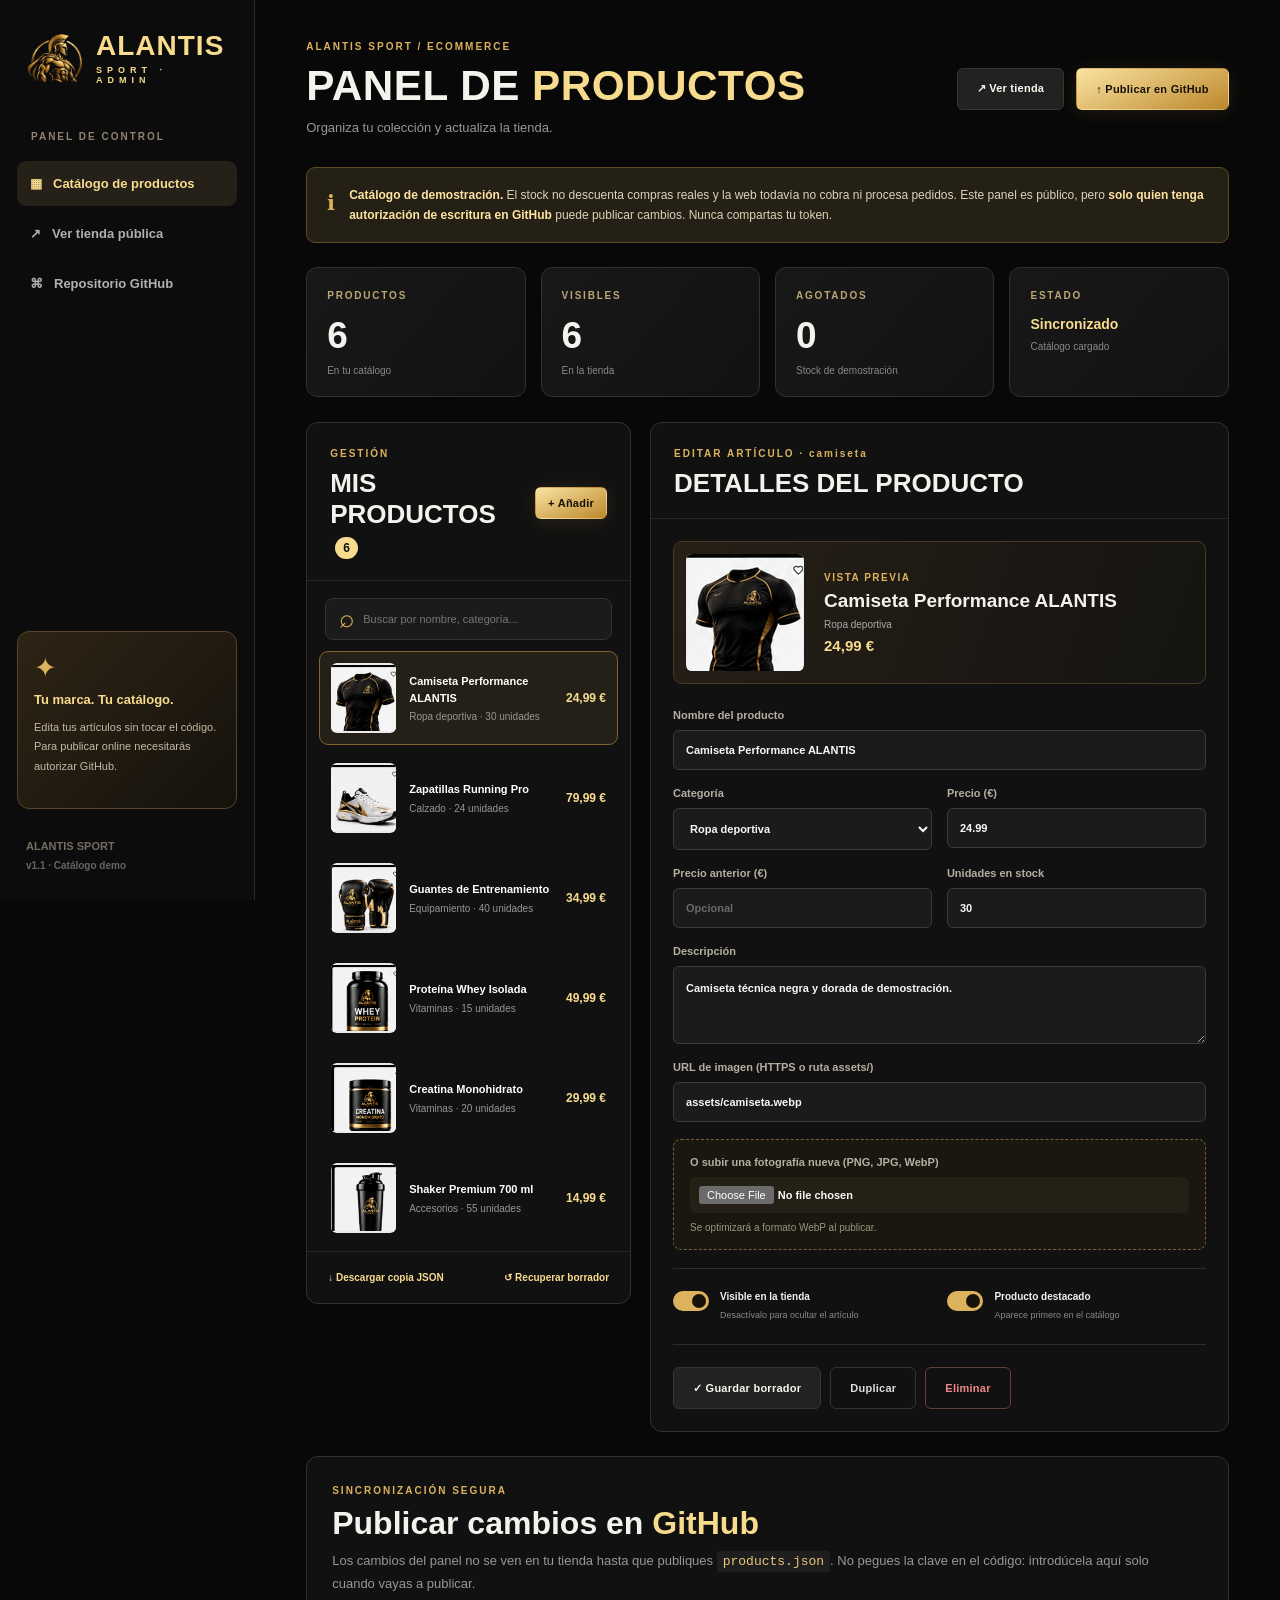
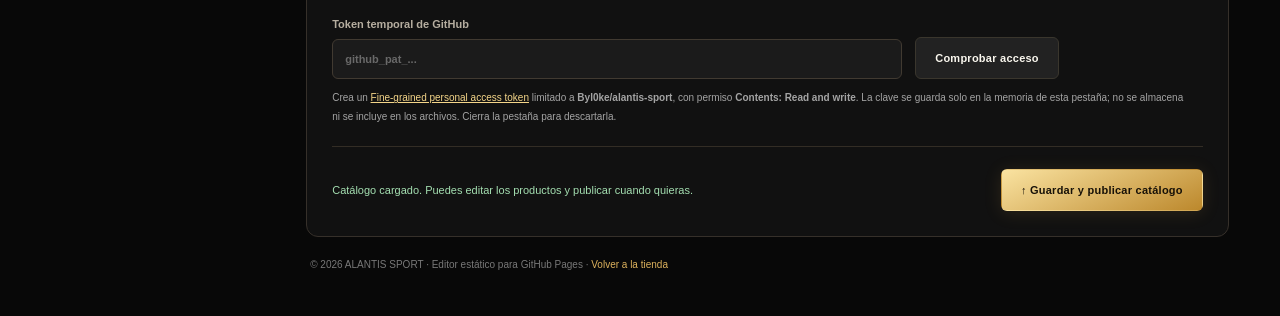
==== admin.html @ 96ad4ca1 "feat: panel de administración y catálogo sincronizable con GitHub" ====
<!doctype html>
<html lang="es">
<head>
  <meta charset="utf-8" />
  <meta name="viewport" content="width=device-width, initial-scale=1" />
  <meta name="theme-color" content="#080808" />
  <meta name="robots" content="noindex, nofollow" />
  <meta http-equiv="Content-Security-Policy" content="default-src 'self'; script-src 'self'; style-src 'self' https://fonts.googleapis.com; font-src 'self' https://fonts.gstatic.com; img-src 'self' https: blob: data:; connect-src 'self' https://api.github.com; object-src 'none'; base-uri 'self'; form-action 'self'" />
  <title>Panel de catálogo | ALANTIS SPORT</title>
  <link rel="icon" href="assets/favicon.png" type="image/png" />
  <link rel="preconnect" href="https://fonts.googleapis.com" />
  <link href="https://fonts.googleapis.com/css2?family=Barlow+Condensed:wght@600;700;800;900&family=Montserrat:wght@400;500;600;700;800&display=swap" rel="stylesheet" />
  <link rel="stylesheet" href="admin.css" />
  <script src="admin.js" defer></script>
</head>
<body>
  <div class="shell">
    <aside class="side" aria-label="Navegación del panel">
      <a class="brand" href="./" aria-label="Volver a ALANTIS SPORT"><img src="assets/emblema.png" alt="" /><span><strong>ALANTIS</strong><small>SPORT · ADMIN</small></span></a>
      <div class="side-label">PANEL DE CONTROL</div>
      <a class="side-link active" href="#productos">▦ <span>Catálogo de productos</span></a>
      <a class="side-link" href="./" target="_blank" rel="noopener noreferrer">↗ <span>Ver tienda pública</span></a>
      <a class="side-link" href="https://github.com/Byl0ke/alantis-sport" target="_blank" rel="noopener noreferrer">⌘ <span>Repositorio GitHub</span></a>
      <div class="side-help"><span class="help-spark">✦</span><strong>Tu marca. Tu catálogo.</strong><p>Edita tus artículos sin tocar el código. Para publicar online necesitarás autorizar GitHub.</p></div>
      <div class="side-bottom">ALANTIS SPORT <span>v1.1 · Catálogo demo</span></div>
    </aside>

    <main class="workspace" id="productos">
      <header class="topbar"><div><span class="eyebrow">ALANTIS SPORT / ECOMMERCE</span><h1>Panel de <em>productos</em></h1><p>Organiza tu colección y actualiza la tienda.</p></div><div class="top-actions"><a class="btn btn-light" href="./" target="_blank" rel="noopener noreferrer">↗ Ver tienda</a><button id="publish-top" class="btn btn-gold" type="button">↑ Publicar en GitHub</button></div></header>

      <div class="notice" role="note"><span>ℹ</span><div><strong>Catálogo de demostración.</strong> El stock no descuenta compras reales y la web todavía no cobra ni procesa pedidos. Este panel es público, pero <strong>solo quien tenga autorización de escritura en GitHub</strong> puede publicar cambios. Nunca compartas tu token.</div></div>

      <section class="summary-grid" aria-label="Resumen del catálogo">
        <div class="stat"><span>PRODUCTOS</span><strong id="stat-total">—</strong><small>En tu catálogo</small></div>
        <div class="stat"><span>VISIBLES</span><strong id="stat-visible">—</strong><small>En la tienda</small></div>
        <div class="stat"><span>AGOTADOS</span><strong id="stat-empty">—</strong><small>Stock de demostración</small></div>
        <div class="stat"><span>ESTADO</span><strong id="stat-state" class="stat-state">Cargando…</strong><small id="stat-state-info">Leyendo catálogo</small></div>
      </section>

      <div class="content-grid">
        <section class="catalog-panel" aria-labelledby="list-heading"><div class="panel-heading"><div><span class="eyebrow">GESTIÓN</span><h2 id="list-heading">Mis productos <span class="count" id="products-count">0</span></h2></div><button class="btn btn-gold btn-small" id="add-product" type="button">+ Añadir</button></div>
          <label class="search-wrap"><span class="sr-only">Buscar producto</span><span aria-hidden="true">⌕</span><input id="admin-search" type="search" autocomplete="off" placeholder="Buscar por nombre, categoría..." /></label>
          <div id="product-list" class="product-list" aria-label="Seleccionar producto"></div>
          <div class="catalog-footer"><button id="download-json" class="text-button" type="button">↓ Descargar copia JSON</button><button id="restore-draft" class="text-button" type="button">↺ Recuperar borrador</button></div>
        </section>

        <section class="editor-panel" aria-labelledby="editor-heading"><div class="editor-head"><div><span class="eyebrow" id="editor-kicker">EDITAR ARTÍCULO</span><h2 id="editor-heading">Detalles del producto</h2></div><span id="dirty-pill" class="dirty-pill" hidden>● Sin publicar</span></div>
          <form id="product-form" autocomplete="off">
            <div class="preview-card"><div class="preview-image"><img id="preview-image" src="assets/camiseta.webp" alt="Vista previa del producto" /></div><div class="preview-meta"><span class="preview-overline">VISTA PREVIA</span><strong id="preview-title">Selecciona un producto</strong><span id="preview-category">—</span><b id="preview-price">0,00 €</b></div></div>
            <div class="form-grid">
              <label class="field span-2">Nombre del producto <input id="field-name" maxlength="90" required placeholder="Ej.: Camiseta ALANTIS PRO" /></label>
              <label class="field">Categoría <select id="field-category"><option>Ropa deportiva</option><option>Calzado</option><option>Equipamiento</option><option>Vitaminas</option><option>Accesorios</option></select></label>
              <label class="field">Precio (€) <input id="field-price" type="number" min="0" max="999999" step="0.01" required placeholder="24.99" /></label>
              <label class="field">Precio anterior (€) <input id="field-oldprice" type="number" min="0" max="999999" step="0.01" placeholder="Opcional" /></label>
              <label class="field">Unidades en stock <input id="field-stock" type="number" min="0" max="999999" step="1" required /></label>
              <label class="field span-2">Descripción <textarea id="field-description" maxlength="400" rows="3" placeholder="Materiales, tallas, características... (máx. 400 caracteres)"></textarea></label>
              <label class="field span-2">URL de imagen (HTTPS o ruta assets/) <input id="field-image" placeholder="assets/mi-producto.webp" /></label>
              <label class="field image-upload span-2">O subir una fotografía nueva (PNG, JPG, WebP) <input id="field-photo" type="file" accept="image/png,image/jpeg,image/webp" /><span id="file-hint">Se optimizará a formato WebP al publicar.</span></label>
            </div>
            <div class="switch-row"><label class="switch-label"><input id="field-active" type="checkbox" checked /><span class="switch-track"></span><span><strong>Visible en la tienda</strong><small>Desactívalo para ocultar el artículo</small></span></label><label class="switch-label"><input id="field-featured" type="checkbox" checked /><span class="switch-track"></span><span><strong>Producto destacado</strong><small>Aparece primero en el catálogo</small></span></label></div>
            <div class="form-actions"><button id="save-draft" class="btn btn-light" type="submit">✓ Guardar borrador</button><button id="duplicate-product" class="btn btn-dark" type="button">Duplicar</button><button id="delete-product" class="btn btn-delete" type="button">Eliminar</button></div>
          </form>
        </section>
      </div>

      <section class="publish-panel" aria-labelledby="publish-heading"><div class="publish-head"><span class="eyebrow">SINCRONIZACIÓN SEGURA</span><h2 id="publish-heading">Publicar cambios en <em>GitHub</em></h2><p>Los cambios del panel no se ven en tu tienda hasta que publiques <code>products.json</code>. No pegues la clave en el código: introdúcela aquí solo cuando vayas a publicar.</p></div><div class="connect-grid"><label class="field">Token temporal de GitHub <input id="github-token" type="password" spellcheck="false" autocomplete="new-password" placeholder="github_pat_..." aria-describedby="token-explain" /></label><button id="check-github" class="btn btn-light" type="button">Comprobar acceso</button></div><p id="token-explain" class="hint">Crea un <a href="https://github.com/settings/personal-access-tokens/new" target="_blank" rel="noopener noreferrer">Fine-grained personal access token</a> limitado a <b>Byl0ke/alantis-sport</b>, con permiso <b>Contents: Read and write</b>. La clave se guarda solo en la memoria de esta pestaña; no se almacena ni se incluye en los archivos. Cierra la pestaña para descartarla.</p><div class="publish-foot"><div class="status" id="status" role="status" aria-live="polite">Listo para editar el catálogo.</div><button class="btn btn-gold" id="publish-bottom" type="button">↑ Guardar y publicar catálogo</button></div></section>
      <footer class="bottom-copy">© <span id="year"></span> ALANTIS SPORT · Editor estático para GitHub Pages · <a href="./">Volver a la tienda</a></footer>
    </main>
  </div>
</body>
</html>
---- admin.css ----
:root{color-scheme:dark;--bg:#080808;--panel:#111111;--panel2:#171717;--stroke:#2d2a23;--gold:#ddb25d;--gold2:#f8dc8e;--muted:#979797;--white:#f4f2ed;--red:#ec8888;font-family:Montserrat,Arial,sans-serif}*{box-sizing:border-box}body{margin:0;background:var(--bg);color:var(--white);font-size:13px}button,input,select,textarea{font:inherit}button{cursor:pointer}button:disabled{opacity:.48;cursor:wait}a{color:inherit;text-decoration:none}a:hover{color:var(--gold2)}.shell{display:grid;grid-template-columns:255px minmax(0,1fr);min-height:100vh}.side{position:sticky;top:0;height:100vh;display:flex;flex-direction:column;gap:5px;padding:29px 17px;background:#0c0c0c;border-right:1px solid var(--stroke)}.brand{display:flex;align-items:center;gap:12px;padding:0 9px 39px;color:var(--gold2)}.brand img{width:58px;height:58px;object-fit:cover;object-position:top;border-radius:7px}.brand strong{display:block;font:900 28px/1 Barlow Condensed,sans-serif;letter-spacing:1px}.brand small{display:block;letter-spacing:5px;font-weight:700;font-size:9px;margin-top:5px}.side-label,.eyebrow{font-size:10px;font-weight:800;color:var(--gold);letter-spacing:2px}.side-label{padding:0 14px 14px;color:#8f846d}.side-link{display:flex;align-items:center;gap:11px;padding:15px 13px;border-radius:9px;color:#b0b0b0;font-weight:700}.side-link.active,.side-link:hover{background:#252018;color:var(--gold2)}.side-help{margin-top:auto;padding:20px 16px;background:linear-gradient(135deg,#2e2415,#15120c);border:1px solid #594525;border-radius:12px}.help-spark{font-size:27px;color:var(--gold)}.side-help strong{display:block;margin:8px 0;color:var(--gold2)}.side-help p{font-size:11px;line-height:1.8;color:#c5b9a4}.side-bottom{padding:26px 9px 0;color:#746d61;font-size:11px;font-weight:800}.side-bottom span{display:block;margin-top:8px;font-size:10px;color:#656565}.workspace{padding:38px clamp(18px,4vw,65px) 25px;min-width:0}.topbar{display:flex;justify-content:space-between;align-items:center;gap:18px;margin-bottom:27px}.topbar h1{font:900 clamp(33px,3.3vw,50px)/1.1 Barlow Condensed,sans-serif;text-transform:uppercase;letter-spacing:.5px;margin:10px 0 8px}.topbar h1 em,.publish-panel h2 em{font-style:normal;color:var(--gold2)}.topbar p,.publish-head p{margin:0;color:var(--muted);line-height:1.7}.top-actions{display:flex;gap:12px;flex-wrap:wrap}.btn{border:1px solid transparent;display:inline-flex;align-items:center;justify-content:center;gap:8px;white-space:nowrap;border-radius:6px;padding:13px 19px;font-weight:800;font-size:11px;letter-spacing:.25px;min-height:42px;transition:.2s}.btn-gold{background:linear-gradient(155deg,#fae3a1,#bc882c);color:#171108;box-shadow:0 2px 18px #dca64c22}.btn-gold:hover{filter:brightness(1.1)}.btn-light{background:#222;border-color:#3a362d;color:#faf7ee}.btn-light:hover,.btn-dark:hover{border-color:var(--gold)}.btn-dark{background:#111;border-color:#333;color:#ddd}.btn-delete{background:transparent;color:var(--red);border-color:#633c3c}.btn-small{padding:8px 12px;min-height:32px}.notice{display:flex;gap:14px;padding:17px 20px;background:#242015;border:1px solid #5f4a24;color:#dcd2b8;border-radius:9px;font-size:12px;line-height:1.7;margin-bottom:24px}.notice>span{font-size:21px;color:var(--gold)}.notice strong{color:#ffe3a1}.summary-grid{display:grid;grid-template-columns:repeat(4,minmax(0,1fr));gap:15px;margin-bottom:25px}.stat{background:linear-gradient(130deg,#181818,#121212);border:1px solid #34302a;border-radius:11px;padding:19px 20px;min-width:0}.stat>span{font-size:10px;letter-spacing:1.8px;color:#bba776;font-weight:800}.stat strong{display:block;font:900 37px/1.4 Barlow Condensed,sans-serif;margin-top:8px}.stat small{font-size:10px;color:#898989}.stat strong.stat-state{font:800 14px/2 Montserrat,sans-serif;color:var(--gold2);white-space:nowrap;overflow:hidden;text-overflow:ellipsis}.content-grid{display:grid;grid-template-columns:minmax(290px,0.87fr) minmax(420px,1.55fr);gap:19px;align-items:start}.catalog-panel,.editor-panel,.publish-panel{background:#111;border:1px solid #36302a;border-radius:12px;overflow:hidden}.panel-heading,.editor-head{display:flex;align-items:center;justify-content:space-between;gap:12px;padding:22px 23px 18px;border-bottom:1px solid #282620}.panel-heading h2,.editor-head h2{font:900 26px/1.2 Barlow Condensed,sans-serif;text-transform:uppercase;margin:8px 0 0}.count{font:700 12px Montserrat,sans-serif;color:#111;background:var(--gold2);padding:4px 8px;border-radius:20px;vertical-align:middle;margin-left:5px}.search-wrap{display:flex;gap:8px;align-items:center;margin:17px 18px 11px;background:#1b1b1b;border:1px solid #36322c;border-radius:8px;padding:0 13px}.search-wrap>span{font-size:26px;color:var(--gold)}.search-wrap input{width:100%;background:none;color:#fff;border:0;outline:0;padding:14px 0;font-size:11px}.search-wrap:focus-within{border-color:var(--gold)}.product-list{padding:0 12px;max-height:740px;overflow:auto;min-height:240px}.product-row{width:100%;display:flex;align-items:center;gap:13px;text-align:left;background:none;border:1px solid transparent;border-radius:9px;padding:11px;margin-bottom:6px;color:#fff}.product-row.active{background:#252017;border-color:#82632e}.product-row:hover{background:#1e1c18}.product-row img{width:65px;height:70px;object-fit:contain;background:#eaeaea;border-radius:6px}.product-row>span{min-width:0;flex:1}.product-row strong{display:block;font-size:11px;line-height:1.5;overflow-wrap:anywhere}.product-row small{color:#969696;display:block;margin-top:5px;font-size:10px}.product-row b{color:var(--gold2);font-size:12px;white-space:nowrap}.status-tag{font-size:9px;color:#f0b4b4}.catalog-footer{display:flex;justify-content:space-between;gap:10px;flex-wrap:wrap;border-top:1px solid #282620;padding:18px 21px}.text-button{background:transparent;border:0;padding:2px 0;color:var(--gold2);font-size:10px;font-weight:700}.text-button:hover{text-decoration:underline}.editor-head{padding-bottom:19px}.dirty-pill{background:#3e3019;color:#ffdb88;font-size:10px;font-weight:700;border-radius:20px;padding:8px 12px}#product-form{padding:22px}.preview-card{display:flex;align-items:center;gap:20px;border:1px solid #473922;border-radius:9px;background:linear-gradient(110deg,#261f16,#151412);padding:12px;margin-bottom:25px}.preview-image{flex:0 0 118px;height:117px;background:#eaeaea;border-radius:6px;overflow:hidden}.preview-image img{width:100%;height:100%;object-fit:contain}.preview-meta{display:flex;flex-direction:column;gap:7px;min-width:0}.preview-overline{font-size:10px;color:var(--gold);letter-spacing:1.5px;font-weight:800}.preview-meta strong{font:800 19px Barlow Condensed,sans-serif}.preview-meta span:not(.preview-overline){font-size:10px;color:#aaa}.preview-meta b{font-size:15px;color:var(--gold2)}.form-grid{display:grid;grid-template-columns:repeat(2,minmax(0,1fr));gap:17px 15px}.field{color:#b6aea0;font-size:11px;font-weight:700;display:flex;flex-direction:column;gap:9px;min-width:0}.span-2{grid-column:span 2}.field input,.field select,.field textarea{width:100%;background:#1b1b1b;color:#f8f8f8;border:1px solid #413a31;border-radius:6px;padding:13px 12px;min-width:0;outline:0}.field input:focus,.field select:focus,.field textarea:focus{border-color:var(--gold);box-shadow:0 0 0 2px #dfb05b22}.field textarea{resize:vertical;line-height:1.5}.field input::placeholder,.field textarea::placeholder{color:#696969}.image-upload{padding:16px;border:1px dashed #75603b;border-radius:8px;background:#19170f}.image-upload input{border:0;padding:9px;background:#242015}.image-upload span{font-weight:400;color:#9d957d;font-size:10px}.switch-row{display:grid;grid-template-columns:1fr 1fr;gap:16px;padding:22px 0;margin-top:18px;border-top:1px solid #302b24;border-bottom:1px solid #302b24}.switch-label{display:flex;align-items:flex-start;gap:11px;cursor:pointer}.switch-label input{position:absolute;opacity:0}.switch-track{width:36px;height:20px;flex:0 0 36px;background:#3b3b3b;border-radius:20px;position:relative;transition:.2s}.switch-track:before{content:"";position:absolute;left:3px;top:3px;width:14px;height:14px;border-radius:50%;background:#eee;transition:.2s}.switch-label input:checked+.switch-track{background:var(--gold)}.switch-label input:checked+.switch-track:before{transform:translateX(16px);background:#17120b}.switch-label input:focus-visible+.switch-track{outline:2px solid #fff}.switch-label strong{display:block;font-size:10px}.switch-label small{display:block;color:#888;font-size:9px;line-height:1.6;margin-top:6px}.form-actions{display:flex;gap:9px;flex-wrap:wrap;margin-top:22px}.publish-panel{padding:25px;margin-top:24px}.publish-panel h2{font:900 32px Barlow Condensed,sans-serif;margin:8px 0}.publish-panel p{max-width:860px}.connect-grid{display:flex;align-items:end;gap:13px;margin:23px 0 9px}.connect-grid .field{max-width:570px;flex:1}.publish-panel .hint{font-size:10px;line-height:1.9;color:#a4a4a4;margin:8px 0}.publish-panel .hint a{color:#f5d689;text-decoration:underline}.publish-foot{border-top:1px solid #332d25;margin-top:20px;padding-top:22px;display:flex;justify-content:space-between;align-items:center;gap:14px}.status{color:#c8c8c8;font-size:11px;line-height:1.7}.status.error{color:#f5a5a5}.status.success{color:#a4dfb1}.bottom-copy{padding:22px 4px;color:#787878;font-size:10px}.bottom-copy a{color:var(--gold)}.sr-only{position:absolute;width:1px;height:1px;margin:-1px;clip:rect(0,0,0,0);overflow:hidden;white-space:nowrap}.empty-list{text-align:center;color:#aaa;padding:70px 14px;line-height:1.7}.empty-list strong{display:block;color:var(--gold2);margin-bottom:10px}code{background:#1e1e1e;color:#e8c776;padding:3px 6px;border-radius:3px}@media(max-width:1150px){.shell{grid-template-columns:180px minmax(0,1fr)}.brand strong{font-size:21px}.brand img{width:42px;height:42px}.workspace{padding:28px 19px}.content-grid{grid-template-columns:310px minmax(0,1fr)}.topbar{align-items:start}}@media(max-width:900px){.shell{display:block}.side{position:static;height:auto;display:flex;flex-direction:row;align-items:center;flex-wrap:wrap;padding:12px 20px}.brand{padding:0 10px 0 0}.side-label,.side-help,.side-bottom{display:none}.side-link{padding:10px}.workspace{padding:25px 16px}.content-grid{grid-template-columns:1fr}.product-list{max-height:380px;min-height:100px}.summary-grid{grid-template-columns:repeat(2,minmax(0,1fr))}}@media(max-width:600px){.topbar{display:block}.top-actions{margin-top:16px}.summary-grid{gap:9px}.stat{padding:14px}.stat strong{font-size:30px}.topbar h1{font-size:38px}.form-grid{grid-template-columns:1fr}.span-2{grid-column:span 1}.switch-row{grid-template-columns:1fr}.preview-image{flex-basis:92px;height:92px}.connect-grid,.publish-foot{display:block}.connect-grid .btn,.publish-foot .btn{margin-top:12px}.publish-foot .btn{width:100%}.side-link{font-size:11px}.side-link span{display:none}.brand{margin-right:auto}}
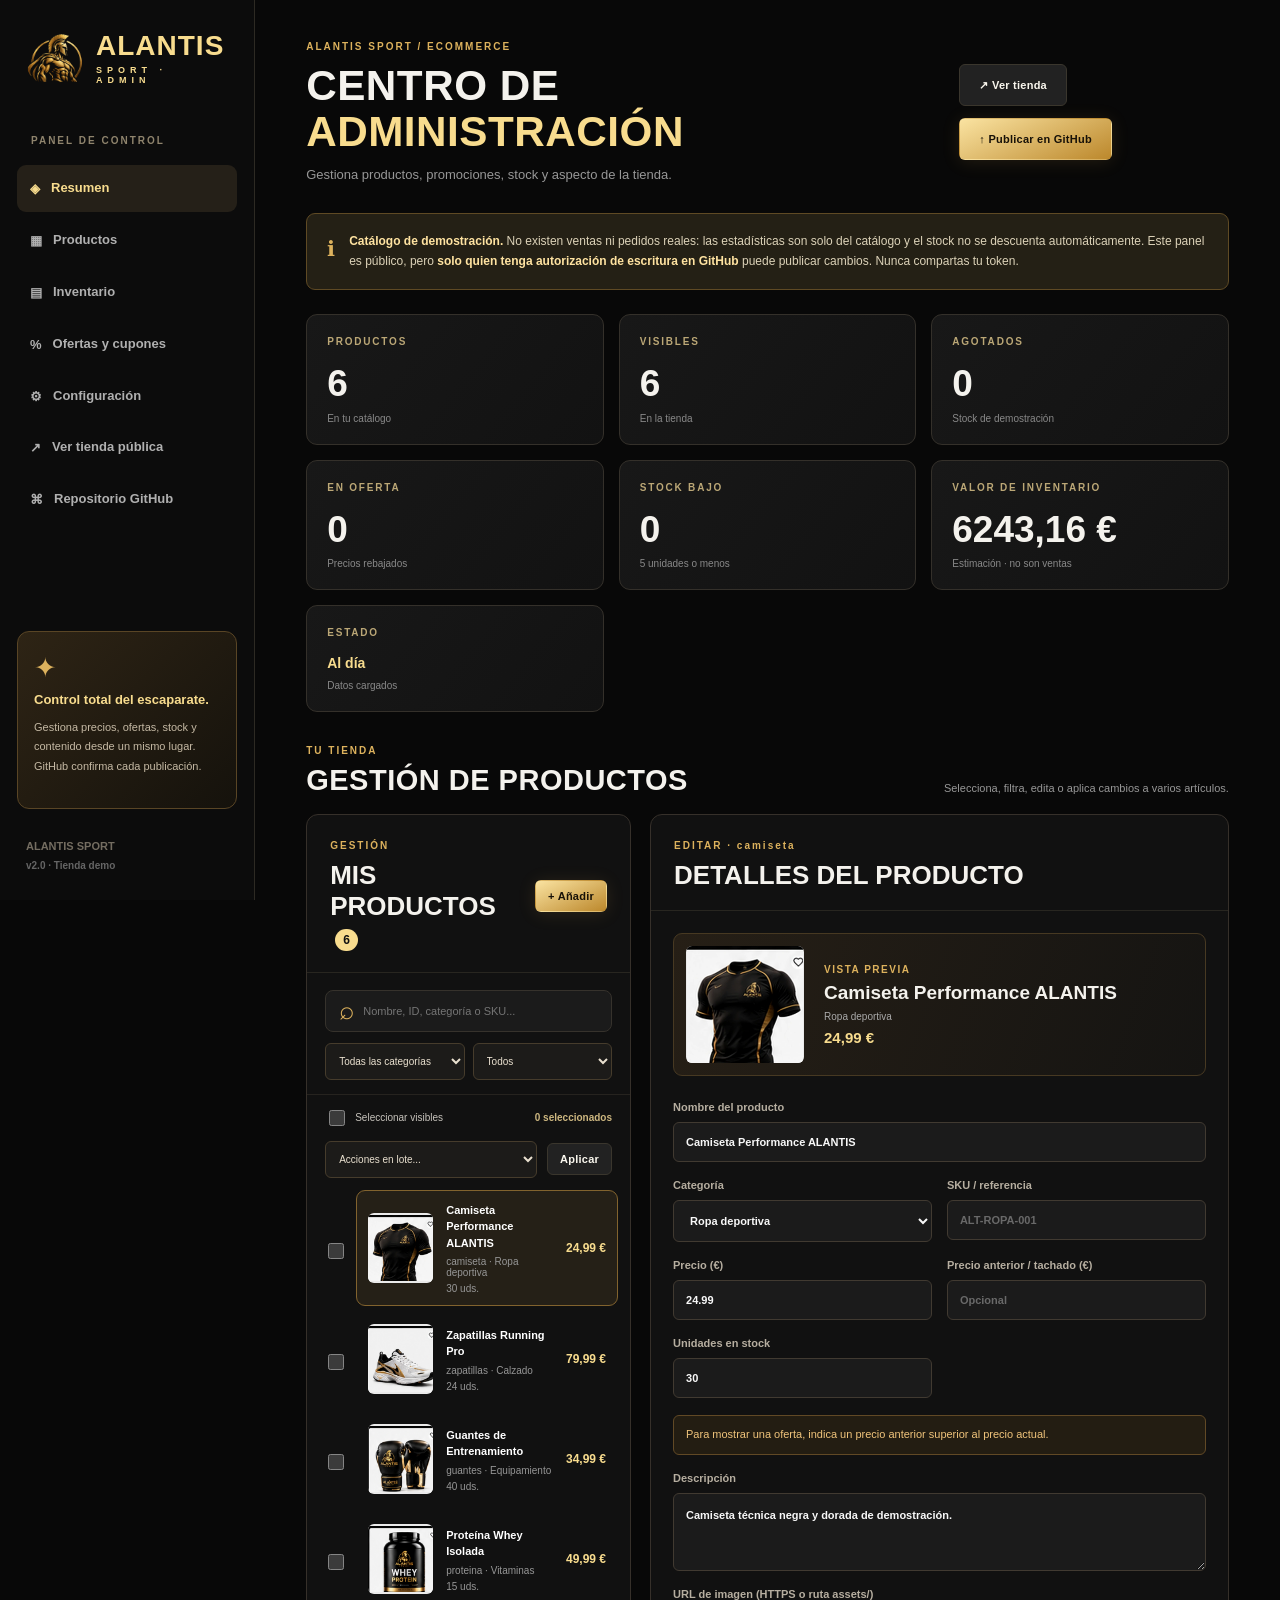
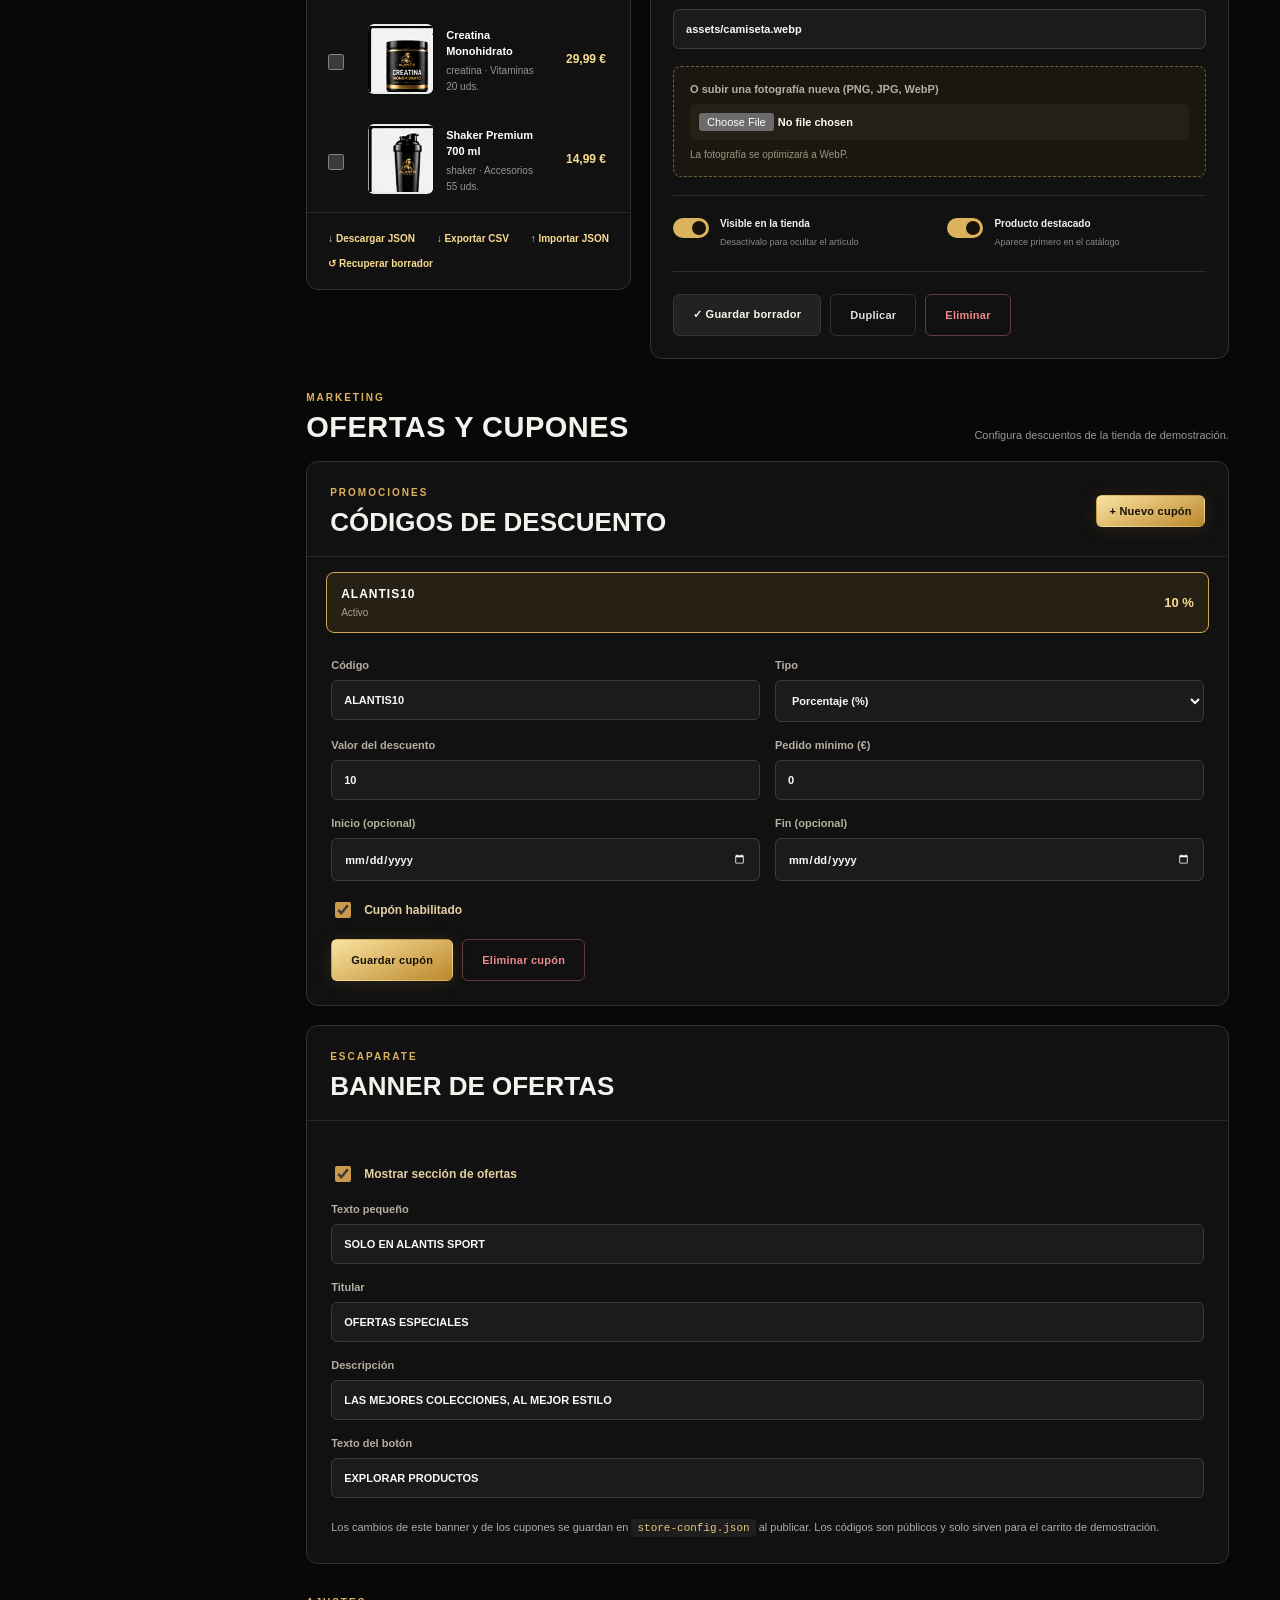
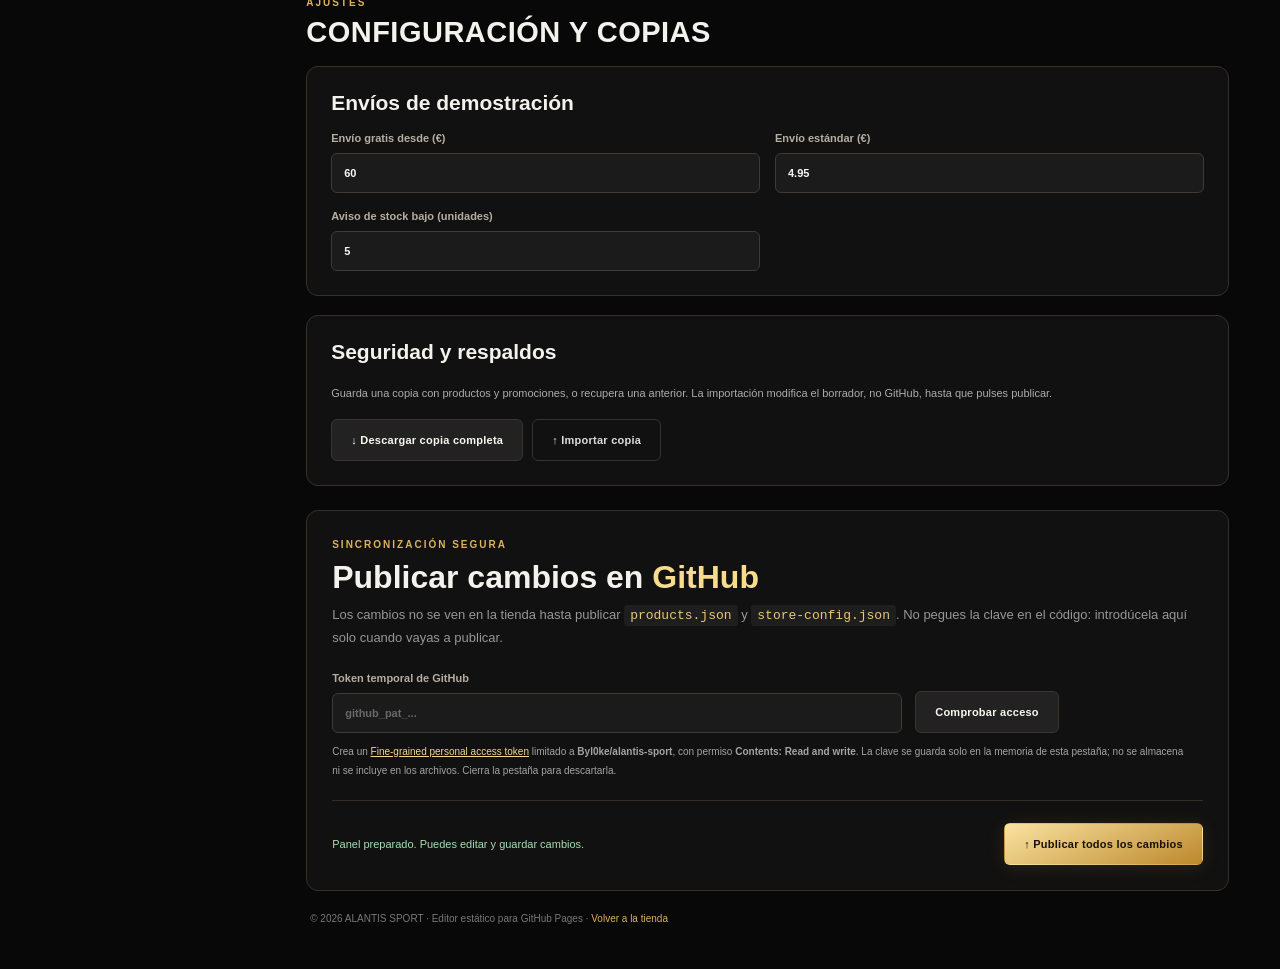
==== commit bd57e72c: "feat(admin): promociones, inventario, acciones masivas, copias y ajustes" ====
--- a/admin.html
+++ b/admin.html
@@ -6,7 +6,7 @@
   <meta name="theme-color" content="#080808" />
   <meta name="robots" content="noindex, nofollow" />
   <meta http-equiv="Content-Security-Policy" content="default-src 'self'; script-src 'self'; style-src 'self' https://fonts.googleapis.com; font-src 'self' https://fonts.gstatic.com; img-src 'self' https: blob: data:; connect-src 'self' https://api.github.com; object-src 'none'; base-uri 'self'; form-action 'self'" />
-  <title>Panel de catálogo | ALANTIS SPORT</title>
+  <title>ALANTIS SPORT | Centro de administración</title>
   <link rel="icon" href="assets/favicon.png" type="image/png" />
   <link rel="preconnect" href="https://fonts.googleapis.com" />
   <link href="https://fonts.googleapis.com/css2?family=Barlow+Condensed:wght@600;700;800;900&family=Montserrat:wght@400;500;600;700;800&display=swap" rel="stylesheet" />
@@ -18,30 +18,41 @@
     <aside class="side" aria-label="Navegación del panel">
       <a class="brand" href="./" aria-label="Volver a ALANTIS SPORT"><img src="assets/emblema.png" alt="" /><span><strong>ALANTIS</strong><small>SPORT · ADMIN</small></span></a>
       <div class="side-label">PANEL DE CONTROL</div>
-      <a class="side-link active" href="#productos">▦ <span>Catálogo de productos</span></a>
+      <a class="side-link active" href="#resumen">◈ <span>Resumen</span></a>
+      <a class="side-link" href="#productos">▦ <span>Productos</span></a>
+      <a class="side-link" href="#inventario">▤ <span>Inventario</span></a>
+      <a class="side-link" href="#descuentos">% <span>Ofertas y cupones</span></a>
+      <a class="side-link" href="#configuracion">⚙ <span>Configuración</span></a>
       <a class="side-link" href="./" target="_blank" rel="noopener noreferrer">↗ <span>Ver tienda pública</span></a>
       <a class="side-link" href="https://github.com/Byl0ke/alantis-sport" target="_blank" rel="noopener noreferrer">⌘ <span>Repositorio GitHub</span></a>
-      <div class="side-help"><span class="help-spark">✦</span><strong>Tu marca. Tu catálogo.</strong><p>Edita tus artículos sin tocar el código. Para publicar online necesitarás autorizar GitHub.</p></div>
-      <div class="side-bottom">ALANTIS SPORT <span>v1.1 · Catálogo demo</span></div>
+      <div class="side-help"><span class="help-spark">✦</span><strong>Control total del escaparate.</strong><p>Gestiona precios, ofertas, stock y contenido desde un mismo lugar. GitHub confirma cada publicación.</p></div>
+      <div class="side-bottom">ALANTIS SPORT <span>v2.0 · Tienda demo</span></div>
     </aside>
 
-    <main class="workspace" id="productos">
-      <header class="topbar"><div><span class="eyebrow">ALANTIS SPORT / ECOMMERCE</span><h1>Panel de <em>productos</em></h1><p>Organiza tu colección y actualiza la tienda.</p></div><div class="top-actions"><a class="btn btn-light" href="./" target="_blank" rel="noopener noreferrer">↗ Ver tienda</a><button id="publish-top" class="btn btn-gold" type="button">↑ Publicar en GitHub</button></div></header>
+    <main class="workspace" id="resumen">
+      <header class="topbar"><div><span class="eyebrow">ALANTIS SPORT / ECOMMERCE</span><h1>Centro de <em>administración</em></h1><p>Gestiona productos, promociones, stock y aspecto de la tienda.</p></div><div class="top-actions"><a class="btn btn-light" href="./" target="_blank" rel="noopener noreferrer">↗ Ver tienda</a><button id="publish-top" class="btn btn-gold" type="button">↑ Publicar en GitHub</button></div></header>
 
-      <div class="notice" role="note"><span>ℹ</span><div><strong>Catálogo de demostración.</strong> El stock no descuenta compras reales y la web todavía no cobra ni procesa pedidos. Este panel es público, pero <strong>solo quien tenga autorización de escritura en GitHub</strong> puede publicar cambios. Nunca compartas tu token.</div></div>
+      <div class="notice" role="note"><span>ℹ</span><div><strong>Catálogo de demostración.</strong> No existen ventas ni pedidos reales: las estadísticas son solo del catálogo y el stock no se descuenta automáticamente. Este panel es público, pero <strong>solo quien tenga autorización de escritura en GitHub</strong> puede publicar cambios. Nunca compartas tu token.</div></div>
 
       <section class="summary-grid" aria-label="Resumen del catálogo">
         <div class="stat"><span>PRODUCTOS</span><strong id="stat-total">—</strong><small>En tu catálogo</small></div>
         <div class="stat"><span>VISIBLES</span><strong id="stat-visible">—</strong><small>En la tienda</small></div>
         <div class="stat"><span>AGOTADOS</span><strong id="stat-empty">—</strong><small>Stock de demostración</small></div>
+        <div class="stat"><span>EN OFERTA</span><strong id="stat-offers">—</strong><small>Precios rebajados</small></div>
+        <div class="stat"><span>STOCK BAJO</span><strong id="stat-low">—</strong><small id="stock-threshold-label">5 unidades o menos</small></div>
+        <div class="stat"><span>VALOR DE INVENTARIO</span><strong id="stat-inventory">—</strong><small>Estimación · no son ventas</small></div>
         <div class="stat"><span>ESTADO</span><strong id="stat-state" class="stat-state">Cargando…</strong><small id="stat-state-info">Leyendo catálogo</small></div>
       </section>
 
+      <div class="section-heading" id="productos"><div><span class="eyebrow">TU TIENDA</span><h2>GESTIÓN DE PRODUCTOS</h2></div><p>Selecciona, filtra, edita o aplica cambios a varios artículos.</p></div>
       <div class="content-grid">
         <section class="catalog-panel" aria-labelledby="list-heading"><div class="panel-heading"><div><span class="eyebrow">GESTIÓN</span><h2 id="list-heading">Mis productos <span class="count" id="products-count">0</span></h2></div><button class="btn btn-gold btn-small" id="add-product" type="button">+ Añadir</button></div>
-          <label class="search-wrap"><span class="sr-only">Buscar producto</span><span aria-hidden="true">⌕</span><input id="admin-search" type="search" autocomplete="off" placeholder="Buscar por nombre, categoría..." /></label>
+          <label class="search-wrap"><span class="sr-only">Buscar producto</span><span aria-hidden="true">⌕</span><input id="admin-search" type="search" autocomplete="off" placeholder="Nombre, ID, categoría o SKU..." /></label>
+          <div class="filter-bar"><label><span class="sr-only">Filtrar categoría</span><select id="admin-category"><option value="Todos">Todas las categorías</option><option>Ropa deportiva</option><option>Calzado</option><option>Equipamiento</option><option>Vitaminas</option><option>Accesorios</option></select></label><label><span class="sr-only">Filtrar estado</span><select id="admin-status"><option value="todos">Todos</option><option value="visible">Visibles</option><option value="oculto">Ocultos</option><option value="low">Stock bajo</option><option value="agotado">Agotados</option><option value="oferta">En oferta</option></select></label></div>
+          <div class="bulkbar" id="inventario"><label class="select-all"><input id="select-all" type="checkbox" /> Seleccionar visibles</label><strong id="selected-count">0 seleccionados</strong></div>
+          <div class="bulk-actions"><select id="bulk-action" aria-label="Acción para productos seleccionados"><option value="">Acciones en lote...</option><option value="show">Mostrar seleccionados</option><option value="hide">Ocultar seleccionados</option><option value="feature">Destacar seleccionados</option><option value="unfeature">Quitar destacados</option><option value="discount">Aplicar descuento %</option><option value="clear-discount">Quitar ofertas</option><option value="delete">Eliminar seleccionados</option></select><button type="button" class="btn btn-light btn-small" id="apply-bulk">Aplicar</button></div>
           <div id="product-list" class="product-list" aria-label="Seleccionar producto"></div>
-          <div class="catalog-footer"><button id="download-json" class="text-button" type="button">↓ Descargar copia JSON</button><button id="restore-draft" class="text-button" type="button">↺ Recuperar borrador</button></div>
+          <div class="catalog-footer"><button id="download-json" class="text-button" type="button">↓ Descargar JSON</button><button id="download-csv" class="text-button" type="button">↓ Exportar CSV</button><label class="text-button file-import" for="import-json">↑ Importar JSON</label><input id="import-json" type="file" accept="application/json,.json" hidden /><button id="restore-draft" class="text-button" type="button">↺ Recuperar borrador</button></div>
         </section>
 
         <section class="editor-panel" aria-labelledby="editor-heading"><div class="editor-head"><div><span class="eyebrow" id="editor-kicker">EDITAR ARTÍCULO</span><h2 id="editor-heading">Detalles del producto</h2></div><span id="dirty-pill" class="dirty-pill" hidden>● Sin publicar</span></div>
@@ -50,10 +61,11 @@
             <div class="form-grid">
               <label class="field span-2">Nombre del producto <input id="field-name" maxlength="90" required placeholder="Ej.: Camiseta ALANTIS PRO" /></label>
               <label class="field">Categoría <select id="field-category"><option>Ropa deportiva</option><option>Calzado</option><option>Equipamiento</option><option>Vitaminas</option><option>Accesorios</option></select></label>
+              <label class="field">SKU / referencia <input id="field-sku" maxlength="40" placeholder="ALT-ROPA-001" /></label>
               <label class="field">Precio (€) <input id="field-price" type="number" min="0" max="999999" step="0.01" required placeholder="24.99" /></label>
-              <label class="field">Precio anterior (€) <input id="field-oldprice" type="number" min="0" max="999999" step="0.01" placeholder="Opcional" /></label>
+              <label class="field">Precio anterior / tachado (€) <input id="field-oldprice" type="number" min="0" max="999999" step="0.01" placeholder="Opcional" /></label>
               <label class="field">Unidades en stock <input id="field-stock" type="number" min="0" max="999999" step="1" required /></label>
-              <label class="field span-2">Descripción <textarea id="field-description" maxlength="400" rows="3" placeholder="Materiales, tallas, características... (máx. 400 caracteres)"></textarea></label>
+              <div class="sale-tip span-2" id="sale-tip">Para mostrar una oferta, indica un precio anterior superior al precio actual.</div><label class="field span-2">Descripción <textarea id="field-description" maxlength="400" rows="3" placeholder="Materiales, tallas, características... (máx. 400 caracteres)"></textarea></label>
               <label class="field span-2">URL de imagen (HTTPS o ruta assets/) <input id="field-image" placeholder="assets/mi-producto.webp" /></label>
               <label class="field image-upload span-2">O subir una fotografía nueva (PNG, JPG, WebP) <input id="field-photo" type="file" accept="image/png,image/jpeg,image/webp" /><span id="file-hint">Se optimizará a formato WebP al publicar.</span></label>
             </div>
@@ -63,7 +75,37 @@
         </section>
       </div>
 
-      <section class="publish-panel" aria-labelledby="publish-heading"><div class="publish-head"><span class="eyebrow">SINCRONIZACIÓN SEGURA</span><h2 id="publish-heading">Publicar cambios en <em>GitHub</em></h2><p>Los cambios del panel no se ven en tu tienda hasta que publiques <code>products.json</code>. No pegues la clave en el código: introdúcela aquí solo cuando vayas a publicar.</p></div><div class="connect-grid"><label class="field">Token temporal de GitHub <input id="github-token" type="password" spellcheck="false" autocomplete="new-password" placeholder="github_pat_..." aria-describedby="token-explain" /></label><button id="check-github" class="btn btn-light" type="button">Comprobar acceso</button></div><p id="token-explain" class="hint">Crea un <a href="https://github.com/settings/personal-access-tokens/new" target="_blank" rel="noopener noreferrer">Fine-grained personal access token</a> limitado a <b>Byl0ke/alantis-sport</b>, con permiso <b>Contents: Read and write</b>. La clave se guarda solo en la memoria de esta pestaña; no se almacena ni se incluye en los archivos. Cierra la pestaña para descartarla.</p><div class="publish-foot"><div class="status" id="status" role="status" aria-live="polite">Listo para editar el catálogo.</div><button class="btn btn-gold" id="publish-bottom" type="button">↑ Guardar y publicar catálogo</button></div></section>
+      <div class="section-heading" id="descuentos"><div><span class="eyebrow">MARKETING</span><h2>OFERTAS Y CUPONES</h2></div><p>Configura descuentos de la tienda de demostración.</p></div>
+      <section class="marketing-grid">
+        <div class="catalog-panel"><div class="panel-heading"><div><span class="eyebrow">PROMOCIONES</span><h2>Códigos de descuento</h2></div><button id="add-coupon" class="btn btn-gold btn-small" type="button">+ Nuevo cupón</button></div>
+          <div class="coupon-list" id="coupon-list"></div>
+          <form id="coupon-form" class="marketing-form" autocomplete="off"><input type="hidden" id="coupon-original" />
+            <div class="form-grid">
+              <label class="field">Código <input id="coupon-code" maxlength="24" placeholder="ALANTIS15" required pattern="[A-Za-z0-9_-]{3,24}" /></label>
+              <label class="field">Tipo <select id="coupon-type"><option value="percent">Porcentaje (%)</option><option value="fixed">Importe fijo (€)</option></select></label>
+              <label class="field">Valor del descuento <input id="coupon-value" type="number" min="0.01" max="99999" step="0.01" required /></label>
+              <label class="field">Pedido mínimo (€) <input id="coupon-min" type="number" min="0" max="999999" step="0.01" value="0" required /></label>
+              <label class="field">Inicio (opcional) <input id="coupon-start" type="date" /></label>
+              <label class="field">Fin (opcional) <input id="coupon-end" type="date" /></label>
+            </div>
+            <label class="checkline"><input id="coupon-active" type="checkbox" checked /> Cupón habilitado</label>
+            <div class="form-actions"><button class="btn btn-gold" type="submit">Guardar cupón</button><button id="delete-coupon" class="btn btn-delete" type="button">Eliminar cupón</button></div>
+          </form>
+        </div>
+        <div class="editor-panel"><div class="panel-heading"><div><span class="eyebrow">ESCAPARATE</span><h2>Banner de ofertas</h2></div></div>
+          <div class="marketing-form"><label class="checkline"><input id="banner-active" type="checkbox" checked /> Mostrar sección de ofertas</label>
+            <div class="form-grid"><label class="field span-2">Texto pequeño <input id="banner-eyebrow" maxlength="50" /></label>
+              <label class="field span-2">Titular <input id="banner-title" maxlength="65" /></label>
+              <label class="field span-2">Descripción <input id="banner-subtitle" maxlength="130" /></label>
+              <label class="field span-2">Texto del botón <input id="banner-button" maxlength="45" /></label></div>
+            <p class="hint-block">Los cambios de este banner y de los cupones se guardan en <code>store-config.json</code> al publicar. Los códigos son públicos y solo sirven para el carrito de demostración.</p>
+          </div></div>
+      </section>
+      <div class="section-heading" id="configuracion"><div><span class="eyebrow">AJUSTES</span><h2>CONFIGURACIÓN Y COPIAS</h2></div></div>
+      <section class="settings-grid"><div class="editor-panel marketing-form"><h3>Envíos de demostración</h3><div class="form-grid"><label class="field">Envío gratis desde (€) <input id="setting-free-shipping" type="number" min="0" max="999999" step="0.01" /></label><label class="field">Envío estándar (€) <input id="setting-shipping-fee" type="number" min="0" max="999999" step="0.01" /></label><label class="field">Aviso de stock bajo (unidades) <input id="setting-stock-warning" type="number" min="0" max="999999" step="1" /></label></div></div>
+      <div class="editor-panel marketing-form"><h3>Seguridad y respaldos</h3><p class="hint-block">Guarda una copia con productos y promociones, o recupera una anterior. La importación modifica el borrador, no GitHub, hasta que pulses publicar.</p><div class="form-actions"><button id="export-all" class="btn btn-light" type="button">↓ Descargar copia completa</button><label for="import-all" class="btn btn-dark file-import">↑ Importar copia</label><input id="import-all" type="file" accept="application/json,.json" hidden /></div></div></section>
+      <section class="publish-panel" aria-labelledby="publish-heading"><div class="publish-head"><span class="eyebrow">SINCRONIZACIÓN SEGURA</span><h2 id="publish-heading">Publicar cambios en <em>GitHub</em></h2><p>Los cambios no se ven en la tienda hasta publicar <code>products.json</code> y <code>store-config.json</code>. No pegues la clave en el código: introdúcela aquí solo cuando vayas a publicar.</p></div><div class="connect-grid"><label class="field">Token temporal de GitHub <input id="github-token" type="password" spellcheck="false" autocomplete="new-password" placeholder="github_pat_..." aria-describedby="token-explain" /></label><button id="check-github" class="btn btn-light" type="button">Comprobar acceso</button></div><p id="token-explain" class="hint">Crea un <a href="https://github.com/settings/personal-access-tokens/new" target="_blank" rel="noopener noreferrer">Fine-grained personal access token</a> limitado a <b>Byl0ke/alantis-sport</b>, con permiso <b>Contents: Read and write</b>. La clave se guarda solo en la memoria de esta pestaña; no se almacena ni se incluye en los archivos. Cierra la pestaña para descartarla.</p><div class="publish-foot"><div class="status" id="status" role="status" aria-live="polite">Listo para editar el catálogo.</div><button class="btn btn-gold" id="publish-bottom" type="button">↑ Publicar todos los cambios</button></div></section>
+
       <footer class="bottom-copy">© <span id="year"></span> ALANTIS SPORT · Editor estático para GitHub Pages · <a href="./">Volver a la tienda</a></footer>
     </main>
   </div>
--- a/admin.css
+++ b/admin.css
@@ -1 +1,6 @@
-:root{color-scheme:dark;--bg:#080808;--panel:#111111;--panel2:#171717;--stroke:#2d2a23;--gold:#ddb25d;--gold2:#f8dc8e;--muted:#979797;--white:#f4f2ed;--red:#ec8888;font-family:Montserrat,Arial,sans-serif}*{box-sizing:border-box}body{margin:0;background:var(--bg);color:var(--white);font-size:13px}button,input,select,textarea{font:inherit}button{cursor:pointer}button:disabled{opacity:.48;cursor:wait}a{color:inherit;text-decoration:none}a:hover{color:var(--gold2)}.shell{display:grid;grid-template-columns:255px minmax(0,1fr);min-height:100vh}.side{position:sticky;top:0;height:100vh;display:flex;flex-direction:column;gap:5px;padding:29px 17px;background:#0c0c0c;border-right:1px solid var(--stroke)}.brand{display:flex;align-items:center;gap:12px;padding:0 9px 39px;color:var(--gold2)}.brand img{width:58px;height:58px;object-fit:cover;object-position:top;border-radius:7px}.brand strong{display:block;font:900 28px/1 Barlow Condensed,sans-serif;letter-spacing:1px}.brand small{display:block;letter-spacing:5px;font-weight:700;font-size:9px;margin-top:5px}.side-label,.eyebrow{font-size:10px;font-weight:800;color:var(--gold);letter-spacing:2px}.side-label{padding:0 14px 14px;color:#8f846d}.side-link{display:flex;align-items:center;gap:11px;padding:15px 13px;border-radius:9px;color:#b0b0b0;font-weight:700}.side-link.active,.side-link:hover{background:#252018;color:var(--gold2)}.side-help{margin-top:auto;padding:20px 16px;background:linear-gradient(135deg,#2e2415,#15120c);border:1px solid #594525;border-radius:12px}.help-spark{font-size:27px;color:var(--gold)}.side-help strong{display:block;margin:8px 0;color:var(--gold2)}.side-help p{font-size:11px;line-height:1.8;color:#c5b9a4}.side-bottom{padding:26px 9px 0;color:#746d61;font-size:11px;font-weight:800}.side-bottom span{display:block;margin-top:8px;font-size:10px;color:#656565}.workspace{padding:38px clamp(18px,4vw,65px) 25px;min-width:0}.topbar{display:flex;justify-content:space-between;align-items:center;gap:18px;margin-bottom:27px}.topbar h1{font:900 clamp(33px,3.3vw,50px)/1.1 Barlow Condensed,sans-serif;text-transform:uppercase;letter-spacing:.5px;margin:10px 0 8px}.topbar h1 em,.publish-panel h2 em{font-style:normal;color:var(--gold2)}.topbar p,.publish-head p{margin:0;color:var(--muted);line-height:1.7}.top-actions{display:flex;gap:12px;flex-wrap:wrap}.btn{border:1px solid transparent;display:inline-flex;align-items:center;justify-content:center;gap:8px;white-space:nowrap;border-radius:6px;padding:13px 19px;font-weight:800;font-size:11px;letter-spacing:.25px;min-height:42px;transition:.2s}.btn-gold{background:linear-gradient(155deg,#fae3a1,#bc882c);color:#171108;box-shadow:0 2px 18px #dca64c22}.btn-gold:hover{filter:brightness(1.1)}.btn-light{background:#222;border-color:#3a362d;color:#faf7ee}.btn-light:hover,.btn-dark:hover{border-color:var(--gold)}.btn-dark{background:#111;border-color:#333;color:#ddd}.btn-delete{background:transparent;color:var(--red);border-color:#633c3c}.btn-small{padding:8px 12px;min-height:32px}.notice{display:flex;gap:14px;padding:17px 20px;background:#242015;border:1px solid #5f4a24;color:#dcd2b8;border-radius:9px;font-size:12px;line-height:1.7;margin-bottom:24px}.notice>span{font-size:21px;color:var(--gold)}.notice strong{color:#ffe3a1}.summary-grid{display:grid;grid-template-columns:repeat(4,minmax(0,1fr));gap:15px;margin-bottom:25px}.stat{background:linear-gradient(130deg,#181818,#121212);border:1px solid #34302a;border-radius:11px;padding:19px 20px;min-width:0}.stat>span{font-size:10px;letter-spacing:1.8px;color:#bba776;font-weight:800}.stat strong{display:block;font:900 37px/1.4 Barlow Condensed,sans-serif;margin-top:8px}.stat small{font-size:10px;color:#898989}.stat strong.stat-state{font:800 14px/2 Montserrat,sans-serif;color:var(--gold2);white-space:nowrap;overflow:hidden;text-overflow:ellipsis}.content-grid{display:grid;grid-template-columns:minmax(290px,0.87fr) minmax(420px,1.55fr);gap:19px;align-items:start}.catalog-panel,.editor-panel,.publish-panel{background:#111;border:1px solid #36302a;border-radius:12px;overflow:hidden}.panel-heading,.editor-head{display:flex;align-items:center;justify-content:space-between;gap:12px;padding:22px 23px 18px;border-bottom:1px solid #282620}.panel-heading h2,.editor-head h2{font:900 26px/1.2 Barlow Condensed,sans-serif;text-transform:uppercase;margin:8px 0 0}.count{font:700 12px Montserrat,sans-serif;color:#111;background:var(--gold2);padding:4px 8px;border-radius:20px;vertical-align:middle;margin-left:5px}.search-wrap{display:flex;gap:8px;align-items:center;margin:17px 18px 11px;background:#1b1b1b;border:1px solid #36322c;border-radius:8px;padding:0 13px}.search-wrap>span{font-size:26px;color:var(--gold)}.search-wrap input{width:100%;background:none;color:#fff;border:0;outline:0;padding:14px 0;font-size:11px}.search-wrap:focus-within{border-color:var(--gold)}.product-list{padding:0 12px;max-height:740px;overflow:auto;min-height:240px}.product-row{width:100%;display:flex;align-items:center;gap:13px;text-align:left;background:none;border:1px solid transparent;border-radius:9px;padding:11px;margin-bottom:6px;color:#fff}.product-row.active{background:#252017;border-color:#82632e}.product-row:hover{background:#1e1c18}.product-row img{width:65px;height:70px;object-fit:contain;background:#eaeaea;border-radius:6px}.product-row>span{min-width:0;flex:1}.product-row strong{display:block;font-size:11px;line-height:1.5;overflow-wrap:anywhere}.product-row small{color:#969696;display:block;margin-top:5px;font-size:10px}.product-row b{color:var(--gold2);font-size:12px;white-space:nowrap}.status-tag{font-size:9px;color:#f0b4b4}.catalog-footer{display:flex;justify-content:space-between;gap:10px;flex-wrap:wrap;border-top:1px solid #282620;padding:18px 21px}.text-button{background:transparent;border:0;padding:2px 0;color:var(--gold2);font-size:10px;font-weight:700}.text-button:hover{text-decoration:underline}.editor-head{padding-bottom:19px}.dirty-pill{background:#3e3019;color:#ffdb88;font-size:10px;font-weight:700;border-radius:20px;padding:8px 12px}#product-form{padding:22px}.preview-card{display:flex;align-items:center;gap:20px;border:1px solid #473922;border-radius:9px;background:linear-gradient(110deg,#261f16,#151412);padding:12px;margin-bottom:25px}.preview-image{flex:0 0 118px;height:117px;background:#eaeaea;border-radius:6px;overflow:hidden}.preview-image img{width:100%;height:100%;object-fit:contain}.preview-meta{display:flex;flex-direction:column;gap:7px;min-width:0}.preview-overline{font-size:10px;color:var(--gold);letter-spacing:1.5px;font-weight:800}.preview-meta strong{font:800 19px Barlow Condensed,sans-serif}.preview-meta span:not(.preview-overline){font-size:10px;color:#aaa}.preview-meta b{font-size:15px;color:var(--gold2)}.form-grid{display:grid;grid-template-columns:repeat(2,minmax(0,1fr));gap:17px 15px}.field{color:#b6aea0;font-size:11px;font-weight:700;display:flex;flex-direction:column;gap:9px;min-width:0}.span-2{grid-column:span 2}.field input,.field select,.field textarea{width:100%;background:#1b1b1b;color:#f8f8f8;border:1px solid #413a31;border-radius:6px;padding:13px 12px;min-width:0;outline:0}.field input:focus,.field select:focus,.field textarea:focus{border-color:var(--gold);box-shadow:0 0 0 2px #dfb05b22}.field textarea{resize:vertical;line-height:1.5}.field input::placeholder,.field textarea::placeholder{color:#696969}.image-upload{padding:16px;border:1px dashed #75603b;border-radius:8px;background:#19170f}.image-upload input{border:0;padding:9px;background:#242015}.image-upload span{font-weight:400;color:#9d957d;font-size:10px}.switch-row{display:grid;grid-template-columns:1fr 1fr;gap:16px;padding:22px 0;margin-top:18px;border-top:1px solid #302b24;border-bottom:1px solid #302b24}.switch-label{display:flex;align-items:flex-start;gap:11px;cursor:pointer}.switch-label input{position:absolute;opacity:0}.switch-track{width:36px;height:20px;flex:0 0 36px;background:#3b3b3b;border-radius:20px;position:relative;transition:.2s}.switch-track:before{content:"";position:absolute;left:3px;top:3px;width:14px;height:14px;border-radius:50%;background:#eee;transition:.2s}.switch-label input:checked+.switch-track{background:var(--gold)}.switch-label input:checked+.switch-track:before{transform:translateX(16px);background:#17120b}.switch-label input:focus-visible+.switch-track{outline:2px solid #fff}.switch-label strong{display:block;font-size:10px}.switch-label small{display:block;color:#888;font-size:9px;line-height:1.6;margin-top:6px}.form-actions{display:flex;gap:9px;flex-wrap:wrap;margin-top:22px}.publish-panel{padding:25px;margin-top:24px}.publish-panel h2{font:900 32px Barlow Condensed,sans-serif;margin:8px 0}.publish-panel p{max-width:860px}.connect-grid{display:flex;align-items:end;gap:13px;margin:23px 0 9px}.connect-grid .field{max-width:570px;flex:1}.publish-panel .hint{font-size:10px;line-height:1.9;color:#a4a4a4;margin:8px 0}.publish-panel .hint a{color:#f5d689;text-decoration:underline}.publish-foot{border-top:1px solid #332d25;margin-top:20px;padding-top:22px;display:flex;justify-content:space-between;align-items:center;gap:14px}.status{color:#c8c8c8;font-size:11px;line-height:1.7}.status.error{color:#f5a5a5}.status.success{color:#a4dfb1}.bottom-copy{padding:22px 4px;color:#787878;font-size:10px}.bottom-copy a{color:var(--gold)}.sr-only{position:absolute;width:1px;height:1px;margin:-1px;clip:rect(0,0,0,0);overflow:hidden;white-space:nowrap}.empty-list{text-align:center;color:#aaa;padding:70px 14px;line-height:1.7}.empty-list strong{display:block;color:var(--gold2);margin-bottom:10px}code{background:#1e1e1e;color:#e8c776;padding:3px 6px;border-radius:3px}@media(max-width:1150px){.shell{grid-template-columns:180px minmax(0,1fr)}.brand strong{font-size:21px}.brand img{width:42px;height:42px}.workspace{padding:28px 19px}.content-grid{grid-template-columns:310px minmax(0,1fr)}.topbar{align-items:start}}@media(max-width:900px){.shell{display:block}.side{position:static;height:auto;display:flex;flex-direction:row;align-items:center;flex-wrap:wrap;padding:12px 20px}.brand{padding:0 10px 0 0}.side-label,.side-help,.side-bottom{display:none}.side-link{padding:10px}.workspace{padding:25px 16px}.content-grid{grid-template-columns:1fr}.product-list{max-height:380px;min-height:100px}.summary-grid{grid-template-columns:repeat(2,minmax(0,1fr))}}@media(max-width:600px){.topbar{display:block}.top-actions{margin-top:16px}.summary-grid{gap:9px}.stat{padding:14px}.stat strong{font-size:30px}.topbar h1{font-size:38px}.form-grid{grid-template-columns:1fr}.span-2{grid-column:span 1}.switch-row{grid-template-columns:1fr}.preview-image{flex-basis:92px;height:92px}.connect-grid,.publish-foot{display:block}.connect-grid .btn,.publish-foot .btn{margin-top:12px}.publish-foot .btn{width:100%}.side-link{font-size:11px}.side-link span{display:none}.brand{margin-right:auto}}+:root{color-scheme:dark;--bg:#080808;--panel:#111111;--panel2:#171717;--stroke:#2d2a23;--gold:#ddb25d;--gold2:#f8dc8e;--muted:#979797;--white:#f4f2ed;--red:#ec8888;font-family:Montserrat,Arial,sans-serif}*{box-sizing:border-box}body{margin:0;background:var(--bg);color:var(--white);font-size:13px}button,input,select,textarea{font:inherit}button{cursor:pointer}button:disabled{opacity:.48;cursor:wait}a{color:inherit;text-decoration:none}a:hover{color:var(--gold2)}.shell{display:grid;grid-template-columns:255px minmax(0,1fr);min-height:100vh}.side{position:sticky;top:0;height:100vh;display:flex;flex-direction:column;gap:5px;padding:29px 17px;background:#0c0c0c;border-right:1px solid var(--stroke)}.brand{display:flex;align-items:center;gap:12px;padding:0 9px 39px;color:var(--gold2)}.brand img{width:58px;height:58px;object-fit:cover;object-position:top;border-radius:7px}.brand strong{display:block;font:900 28px/1 Barlow Condensed,sans-serif;letter-spacing:1px}.brand small{display:block;letter-spacing:5px;font-weight:700;font-size:9px;margin-top:5px}.side-label,.eyebrow{font-size:10px;font-weight:800;color:var(--gold);letter-spacing:2px}.side-label{padding:0 14px 14px;color:#8f846d}.side-link{display:flex;align-items:center;gap:11px;padding:15px 13px;border-radius:9px;color:#b0b0b0;font-weight:700}.side-link.active,.side-link:hover{background:#252018;color:var(--gold2)}.side-help{margin-top:auto;padding:20px 16px;background:linear-gradient(135deg,#2e2415,#15120c);border:1px solid #594525;border-radius:12px}.help-spark{font-size:27px;color:var(--gold)}.side-help strong{display:block;margin:8px 0;color:var(--gold2)}.side-help p{font-size:11px;line-height:1.8;color:#c5b9a4}.side-bottom{padding:26px 9px 0;color:#746d61;font-size:11px;font-weight:800}.side-bottom span{display:block;margin-top:8px;font-size:10px;color:#656565}.workspace{padding:38px clamp(18px,4vw,65px) 25px;min-width:0}.topbar{display:flex;justify-content:space-between;align-items:center;gap:18px;margin-bottom:27px}.topbar h1{font:900 clamp(33px,3.3vw,50px)/1.1 Barlow Condensed,sans-serif;text-transform:uppercase;letter-spacing:.5px;margin:10px 0 8px}.topbar h1 em,.publish-panel h2 em{font-style:normal;color:var(--gold2)}.topbar p,.publish-head p{margin:0;color:var(--muted);line-height:1.7}.top-actions{display:flex;gap:12px;flex-wrap:wrap}.btn{border:1px solid transparent;display:inline-flex;align-items:center;justify-content:center;gap:8px;white-space:nowrap;border-radius:6px;padding:13px 19px;font-weight:800;font-size:11px;letter-spacing:.25px;min-height:42px;transition:.2s}.btn-gold{background:linear-gradient(155deg,#fae3a1,#bc882c);color:#171108;box-shadow:0 2px 18px #dca64c22}.btn-gold:hover{filter:brightness(1.1)}.btn-light{background:#222;border-color:#3a362d;color:#faf7ee}.btn-light:hover,.btn-dark:hover{border-color:var(--gold)}.btn-dark{background:#111;border-color:#333;color:#ddd}.btn-delete{background:transparent;color:var(--red);border-color:#633c3c}.btn-small{padding:8px 12px;min-height:32px}.notice{display:flex;gap:14px;padding:17px 20px;background:#242015;border:1px solid #5f4a24;color:#dcd2b8;border-radius:9px;font-size:12px;line-height:1.7;margin-bottom:24px}.notice>span{font-size:21px;color:var(--gold)}.notice strong{color:#ffe3a1}.summary-grid{display:grid;grid-template-columns:repeat(4,minmax(0,1fr));gap:15px;margin-bottom:25px}.stat{background:linear-gradient(130deg,#181818,#121212);border:1px solid #34302a;border-radius:11px;padding:19px 20px;min-width:0}.stat>span{font-size:10px;letter-spacing:1.8px;color:#bba776;font-weight:800}.stat strong{display:block;font:900 37px/1.4 Barlow Condensed,sans-serif;margin-top:8px}.stat small{font-size:10px;color:#898989}.stat strong.stat-state{font:800 14px/2 Montserrat,sans-serif;color:var(--gold2);white-space:nowrap;overflow:hidden;text-overflow:ellipsis}.content-grid{display:grid;grid-template-columns:minmax(290px,0.87fr) minmax(420px,1.55fr);gap:19px;align-items:start}.catalog-panel,.editor-panel,.publish-panel{background:#111;border:1px solid #36302a;border-radius:12px;overflow:hidden}.panel-heading,.editor-head{display:flex;align-items:center;justify-content:space-between;gap:12px;padding:22px 23px 18px;border-bottom:1px solid #282620}.panel-heading h2,.editor-head h2{font:900 26px/1.2 Barlow Condensed,sans-serif;text-transform:uppercase;margin:8px 0 0}.count{font:700 12px Montserrat,sans-serif;color:#111;background:var(--gold2);padding:4px 8px;border-radius:20px;vertical-align:middle;margin-left:5px}.search-wrap{display:flex;gap:8px;align-items:center;margin:17px 18px 11px;background:#1b1b1b;border:1px solid #36322c;border-radius:8px;padding:0 13px}.search-wrap>span{font-size:26px;color:var(--gold)}.search-wrap input{width:100%;background:none;color:#fff;border:0;outline:0;padding:14px 0;font-size:11px}.search-wrap:focus-within{border-color:var(--gold)}.product-list{padding:0 12px;max-height:740px;overflow:auto;min-height:240px}.product-row{width:100%;display:flex;align-items:center;gap:13px;text-align:left;background:none;border:1px solid transparent;border-radius:9px;padding:11px;margin-bottom:6px;color:#fff}.product-row.active{background:#252017;border-color:#82632e}.product-row:hover{background:#1e1c18}.product-row img{width:65px;height:70px;object-fit:contain;background:#eaeaea;border-radius:6px}.product-row>span{min-width:0;flex:1}.product-row strong{display:block;font-size:11px;line-height:1.5;overflow-wrap:anywhere}.product-row small{color:#969696;display:block;margin-top:5px;font-size:10px}.product-row b{color:var(--gold2);font-size:12px;white-space:nowrap}.status-tag{font-size:9px;color:#f0b4b4}.catalog-footer{display:flex;justify-content:space-between;gap:10px;flex-wrap:wrap;border-top:1px solid #282620;padding:18px 21px}.text-button{background:transparent;border:0;padding:2px 0;color:var(--gold2);font-size:10px;font-weight:700}.text-button:hover{text-decoration:underline}.editor-head{padding-bottom:19px}.dirty-pill{background:#3e3019;color:#ffdb88;font-size:10px;font-weight:700;border-radius:20px;padding:8px 12px}#product-form{padding:22px}.preview-card{display:flex;align-items:center;gap:20px;border:1px solid #473922;border-radius:9px;background:linear-gradient(110deg,#261f16,#151412);padding:12px;margin-bottom:25px}.preview-image{flex:0 0 118px;height:117px;background:#eaeaea;border-radius:6px;overflow:hidden}.preview-image img{width:100%;height:100%;object-fit:contain}.preview-meta{display:flex;flex-direction:column;gap:7px;min-width:0}.preview-overline{font-size:10px;color:var(--gold);letter-spacing:1.5px;font-weight:800}.preview-meta strong{font:800 19px Barlow Condensed,sans-serif}.preview-meta span:not(.preview-overline){font-size:10px;color:#aaa}.preview-meta b{font-size:15px;color:var(--gold2)}.form-grid{display:grid;grid-template-columns:repeat(2,minmax(0,1fr));gap:17px 15px}.field{color:#b6aea0;font-size:11px;font-weight:700;display:flex;flex-direction:column;gap:9px;min-width:0}.span-2{grid-column:span 2}.field input,.field select,.field textarea{width:100%;background:#1b1b1b;color:#f8f8f8;border:1px solid #413a31;border-radius:6px;padding:13px 12px;min-width:0;outline:0}.field input:focus,.field select:focus,.field textarea:focus{border-color:var(--gold);box-shadow:0 0 0 2px #dfb05b22}.field textarea{resize:vertical;line-height:1.5}.field input::placeholder,.field textarea::placeholder{color:#696969}.image-upload{padding:16px;border:1px dashed #75603b;border-radius:8px;background:#19170f}.image-upload input{border:0;padding:9px;background:#242015}.image-upload span{font-weight:400;color:#9d957d;font-size:10px}.switch-row{display:grid;grid-template-columns:1fr 1fr;gap:16px;padding:22px 0;margin-top:18px;border-top:1px solid #302b24;border-bottom:1px solid #302b24}.switch-label{display:flex;align-items:flex-start;gap:11px;cursor:pointer}.switch-label input{position:absolute;opacity:0}.switch-track{width:36px;height:20px;flex:0 0 36px;background:#3b3b3b;border-radius:20px;position:relative;transition:.2s}.switch-track:before{content:"";position:absolute;left:3px;top:3px;width:14px;height:14px;border-radius:50%;background:#eee;transition:.2s}.switch-label input:checked+.switch-track{background:var(--gold)}.switch-label input:checked+.switch-track:before{transform:translateX(16px);background:#17120b}.switch-label input:focus-visible+.switch-track{outline:2px solid #fff}.switch-label strong{display:block;font-size:10px}.switch-label small{display:block;color:#888;font-size:9px;line-height:1.6;margin-top:6px}.form-actions{display:flex;gap:9px;flex-wrap:wrap;margin-top:22px}.publish-panel{padding:25px;margin-top:24px}.publish-panel h2{font:900 32px Barlow Condensed,sans-serif;margin:8px 0}.publish-panel p{max-width:860px}.connect-grid{display:flex;align-items:end;gap:13px;margin:23px 0 9px}.connect-grid .field{max-width:570px;flex:1}.publish-panel .hint{font-size:10px;line-height:1.9;color:#a4a4a4;margin:8px 0}.publish-panel .hint a{color:#f5d689;text-decoration:underline}.publish-foot{border-top:1px solid #332d25;margin-top:20px;padding-top:22px;display:flex;justify-content:space-between;align-items:center;gap:14px}.status{color:#c8c8c8;font-size:11px;line-height:1.7}.status.error{color:#f5a5a5}.status.success{color:#a4dfb1}.bottom-copy{padding:22px 4px;color:#787878;font-size:10px}.bottom-copy a{color:var(--gold)}.sr-only{position:absolute;width:1px;height:1px;margin:-1px;clip:rect(0,0,0,0);overflow:hidden;white-space:nowrap}.empty-list{text-align:center;color:#aaa;padding:70px 14px;line-height:1.7}.empty-list strong{display:block;color:var(--gold2);margin-bottom:10px}code{background:#1e1e1e;color:#e8c776;padding:3px 6px;border-radius:3px}@media(max-width:1150px){.shell{grid-template-columns:180px minmax(0,1fr)}.brand strong{font-size:21px}.brand img{width:42px;height:42px}.workspace{padding:28px 19px}.content-grid{grid-template-columns:310px minmax(0,1fr)}.topbar{align-items:start}}@media(max-width:900px){.shell{display:block}.side{position:static;height:auto;display:flex;flex-direction:row;align-items:center;flex-wrap:wrap;padding:12px 20px}.brand{padding:0 10px 0 0}.side-label,.side-help,.side-bottom{display:none}.side-link{padding:10px}.workspace{padding:25px 16px}.content-grid{grid-template-columns:1fr}.product-list{max-height:380px;min-height:100px}.summary-grid{grid-template-columns:repeat(2,minmax(0,1fr))}}@media(max-width:600px){.topbar{display:block}.top-actions{margin-top:16px}.summary-grid{gap:9px}.stat{padding:14px}.stat strong{font-size:30px}.topbar h1{font-size:38px}.form-grid{grid-template-columns:1fr}.span-2{grid-column:span 1}.switch-row{grid-template-columns:1fr}.preview-image{flex-basis:92px;height:92px}.connect-grid,.publish-foot{display:block}.connect-grid .btn,.publish-foot .btn{margin-top:12px}.publish-foot .btn{width:100%}.side-link{font-size:11px}.side-link span{display:none}.brand{margin-right:auto}}
+/* ALANTIS SPORT V2 · dashboard, promociones y acciones masivas */
+html{scroll-behavior:smooth;scroll-padding-top:20px}.summary-grid{grid-template-columns:repeat(4,minmax(0,1fr))}.summary-grid .stat:nth-child(7){grid-column:span 1}.stat strong{overflow-wrap:anywhere}.section-heading{display:flex;align-items:end;justify-content:space-between;gap:20px;margin:30px 0 17px;scroll-margin-top:25px}.section-heading h2{font:900 29px/1.1 Barlow Condensed,sans-serif;letter-spacing:.5px;margin:8px 0 0}.section-heading p{font-size:11px;color:var(--muted);margin:0;max-width:350px;line-height:1.65;text-align:right}.filter-bar{display:grid;grid-template-columns:1fr 1fr;gap:8px;padding:0 18px 14px}.filter-bar select,.bulk-actions select{border:1px solid #463c2c;color:#e9e0cf;background:#1c1b19;border-radius:6px;font-size:10px;padding:11px 9px;max-width:100%;width:100%}.bulkbar,.bulk-actions{display:flex;align-items:center;gap:10px;justify-content:space-between;border-top:1px solid #26231f;padding:12px 18px}.bulkbar strong{font-size:10px;color:#cdb780}.select-all{font-size:10px;color:#c7c3bc;display:flex;align-items:center;gap:7px}.select-all input,.row-select input,.checkline input{accent-color:#c99a4c;width:16px;height:16px}.bulk-actions{border-top:0;padding-top:0}.bulk-actions select{flex:1}.product-line{display:flex;align-items:center;gap:4px}.row-select{padding:12px 5px;display:flex;align-items:center}.product-line .product-row{flex:1;min-width:0}.low-tag{color:#e7c270}.sale-tip{border:1px solid #614925;background:#231d12;border-radius:6px;padding:10px 12px;color:#f0c47b;font-size:11px;line-height:1.6}.marketing-grid{display:grid;grid-template-columns:1fr 1fr;gap:19px}.marketing-form{padding:24px}.marketing-form h3{font:800 21px Barlow Condensed,sans-serif;margin:0 0 17px}.coupon-list{padding:15px 19px 2px;display:grid;gap:8px}.coupon-row{background:#1b1916;border:1px solid #3d3527;color:#fff;display:flex;align-items:center;justify-content:space-between;gap:10px;padding:14px;border-radius:8px;width:100%;text-align:left}.coupon-row:hover,.coupon-row.selected{border-color:#cfa653;background:#272015}.coupon-row strong,.coupon-row small{display:block}.coupon-row strong{font-size:12px;letter-spacing:1px}.coupon-row small{margin-top:6px;font-size:10px;color:#aba08b}.coupon-row b{color:var(--gold2)}.no-coupons{color:var(--muted);font-size:11px}.checkline{display:flex;align-items:center;gap:10px;margin:18px 0;color:#e4d1a1;font-weight:700;font-size:12px}.hint-block{color:#acacac;line-height:1.8;font-size:11px;margin:20px 0 0}.settings-grid{display:grid;grid-template-columns:1fr 1fr;gap:19px}.file-import{cursor:pointer}.marketing-form .form-actions{margin:15px 0 0}.side{overflow-y:auto}.side-help{flex-shrink:0}.side-label{padding-top:4px}.side-link{flex-shrink:0}.side-link span{line-height:1.3}.stat>span{line-height:1.5;display:block;min-height:16px}.stat-state{white-space:normal!important}
+@media(max-width:1280px){.summary-grid{grid-template-columns:repeat(3,minmax(0,1fr))}.marketing-grid,.settings-grid{grid-template-columns:1fr}}
+@media(max-width:900px){.summary-grid{grid-template-columns:repeat(3,minmax(0,1fr))}.section-heading{align-items:start}.side{overflow:visible}.side-link span{display:inline}}
+@media(max-width:600px){.summary-grid{grid-template-columns:repeat(2,minmax(0,1fr))}.section-heading{display:block}.section-heading p{text-align:left;margin-top:8px}.filter-bar{grid-template-columns:1fr}.top-actions{width:100%}.top-actions .btn{flex:1}.side-link span{display:none}.bulkbar,.bulk-actions{padding-left:12px;padding-right:12px}.marketing-form{padding:17px}.product-row img{width:55px;height:59px}.product-line .product-row{padding:8px 5px}.product-row b{font-size:10px}}
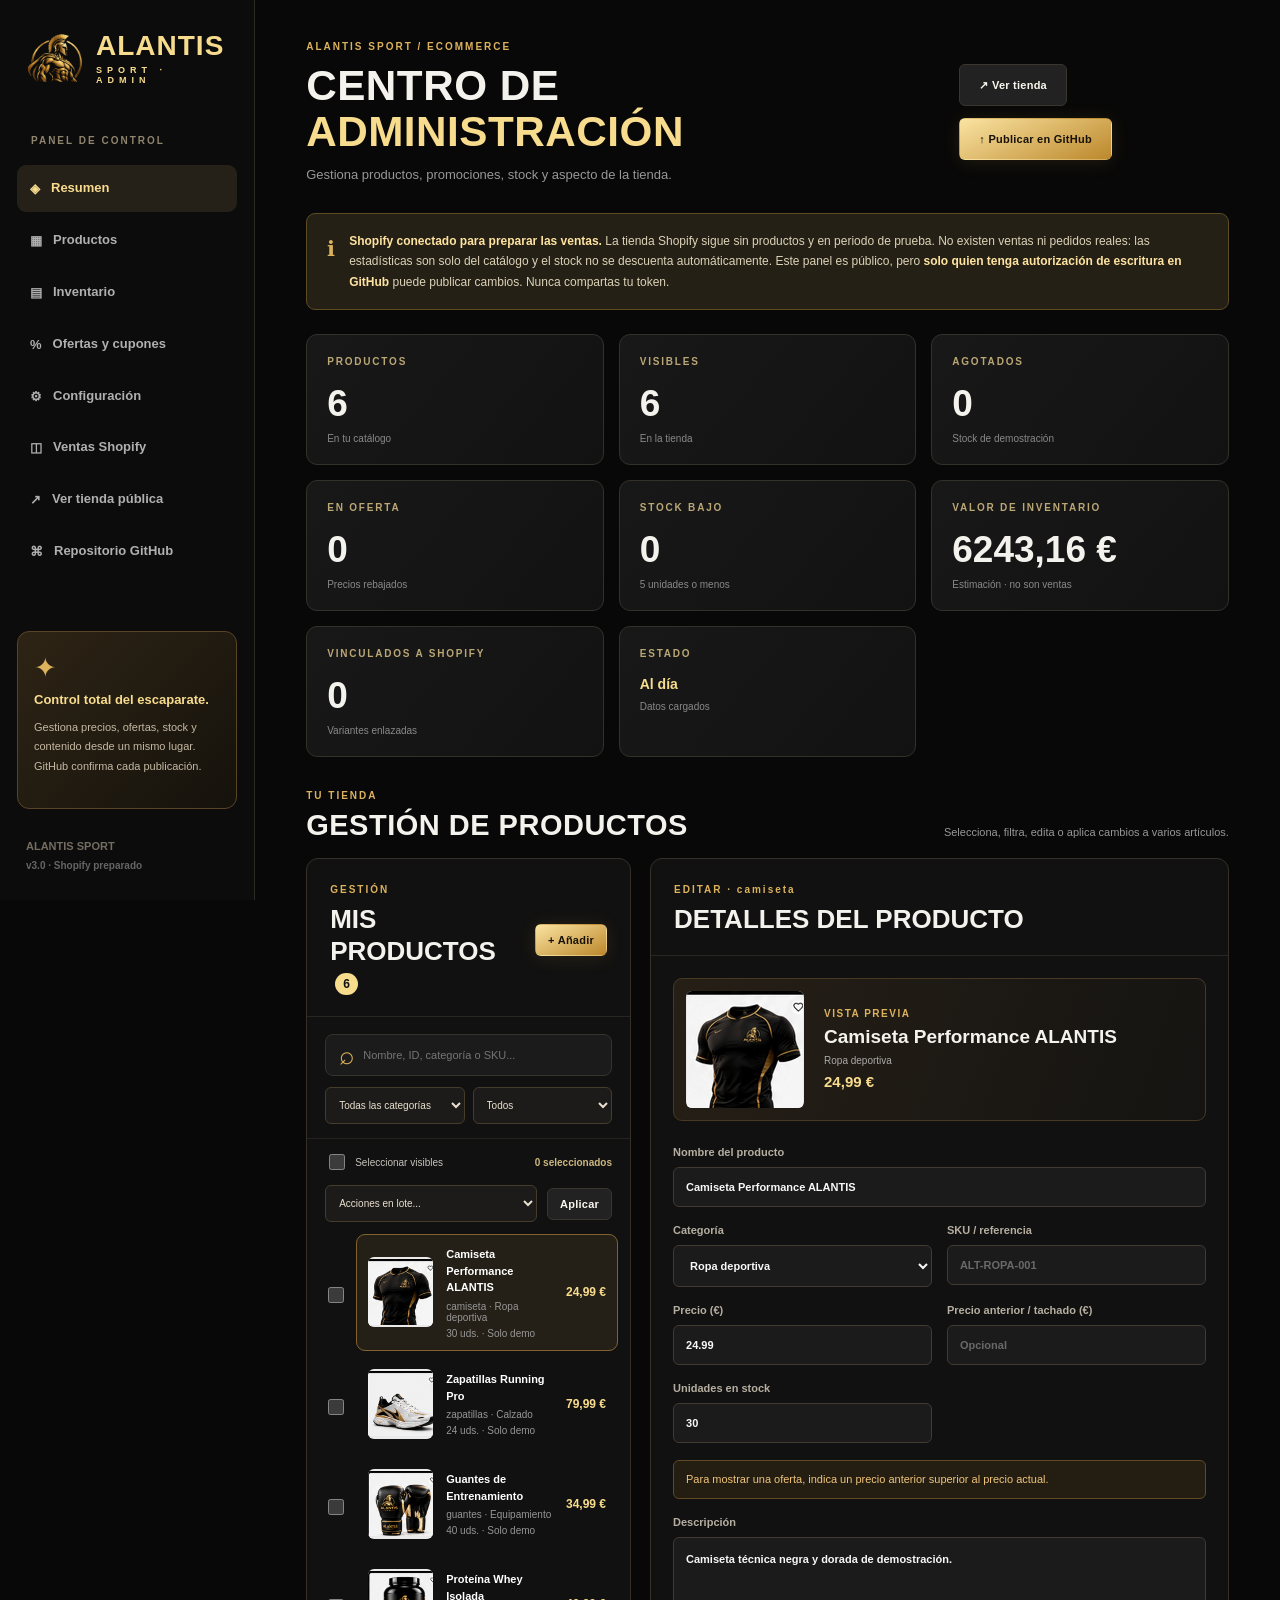
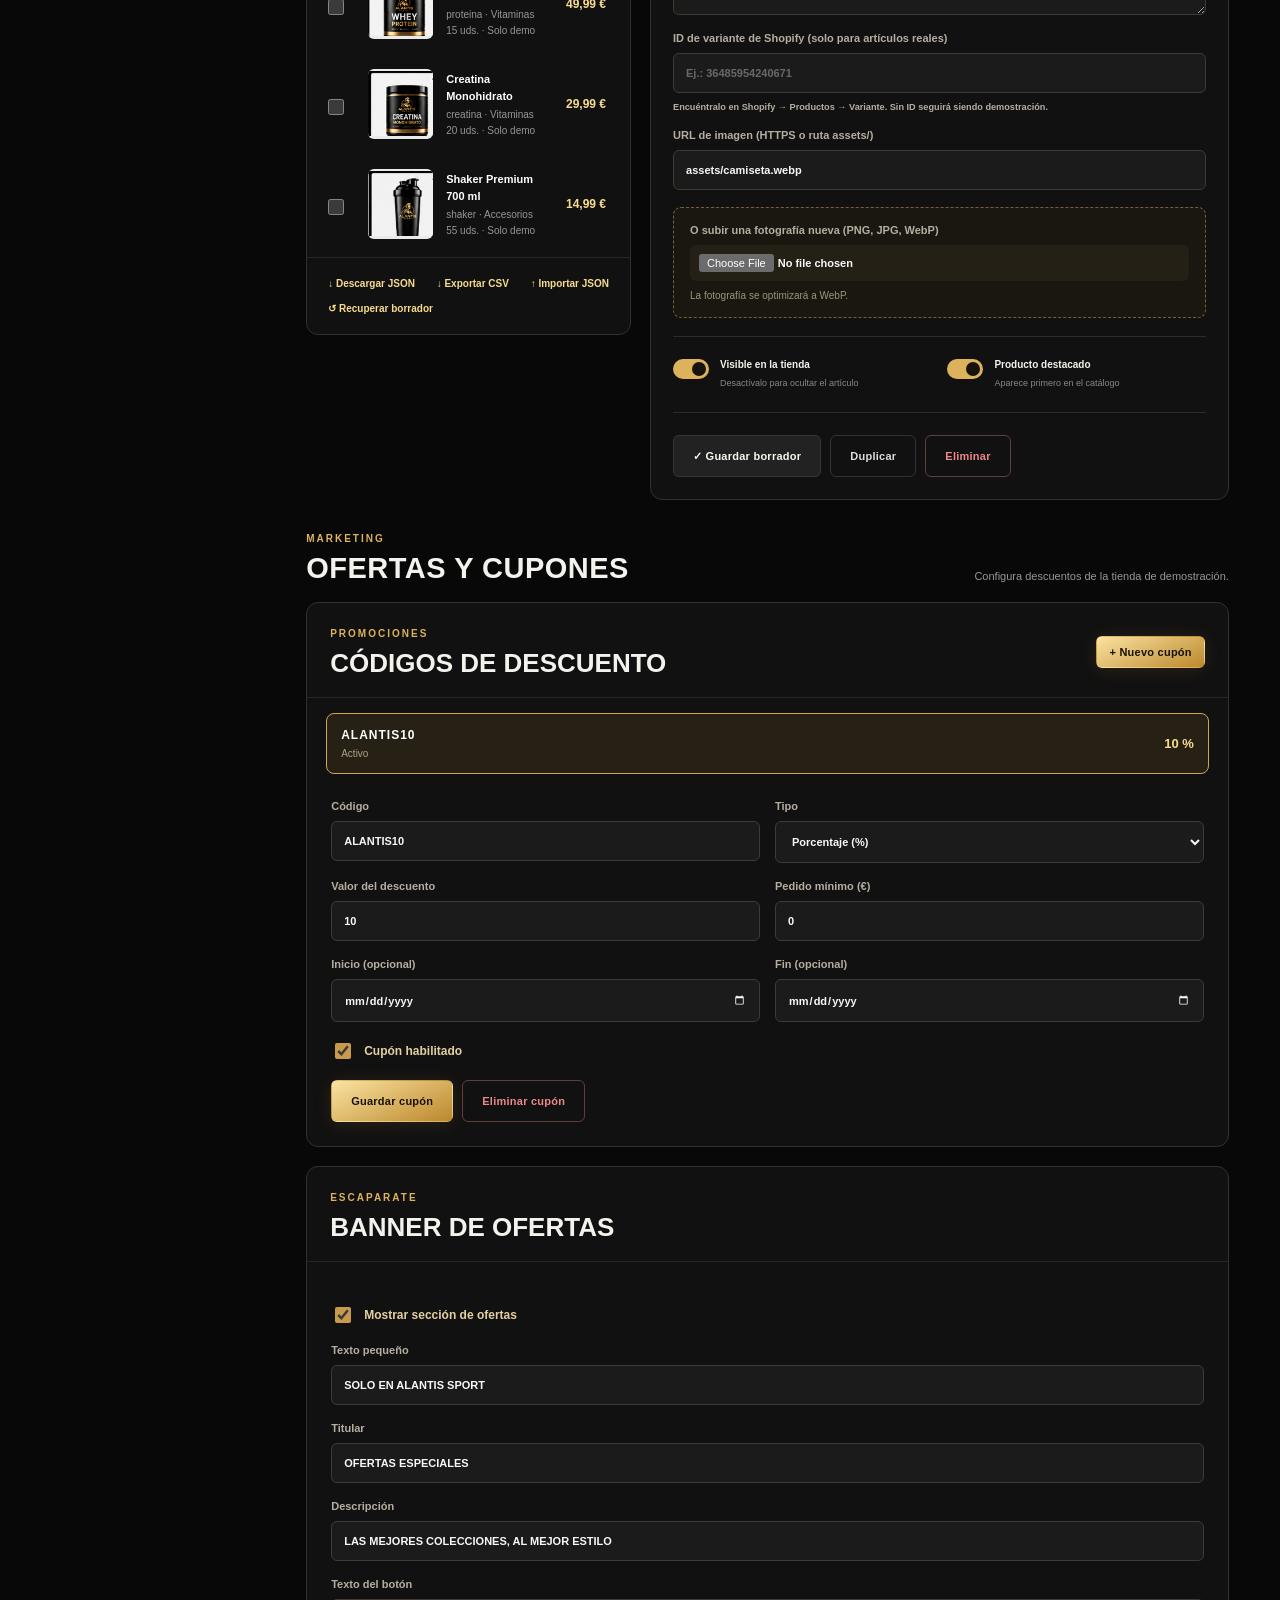
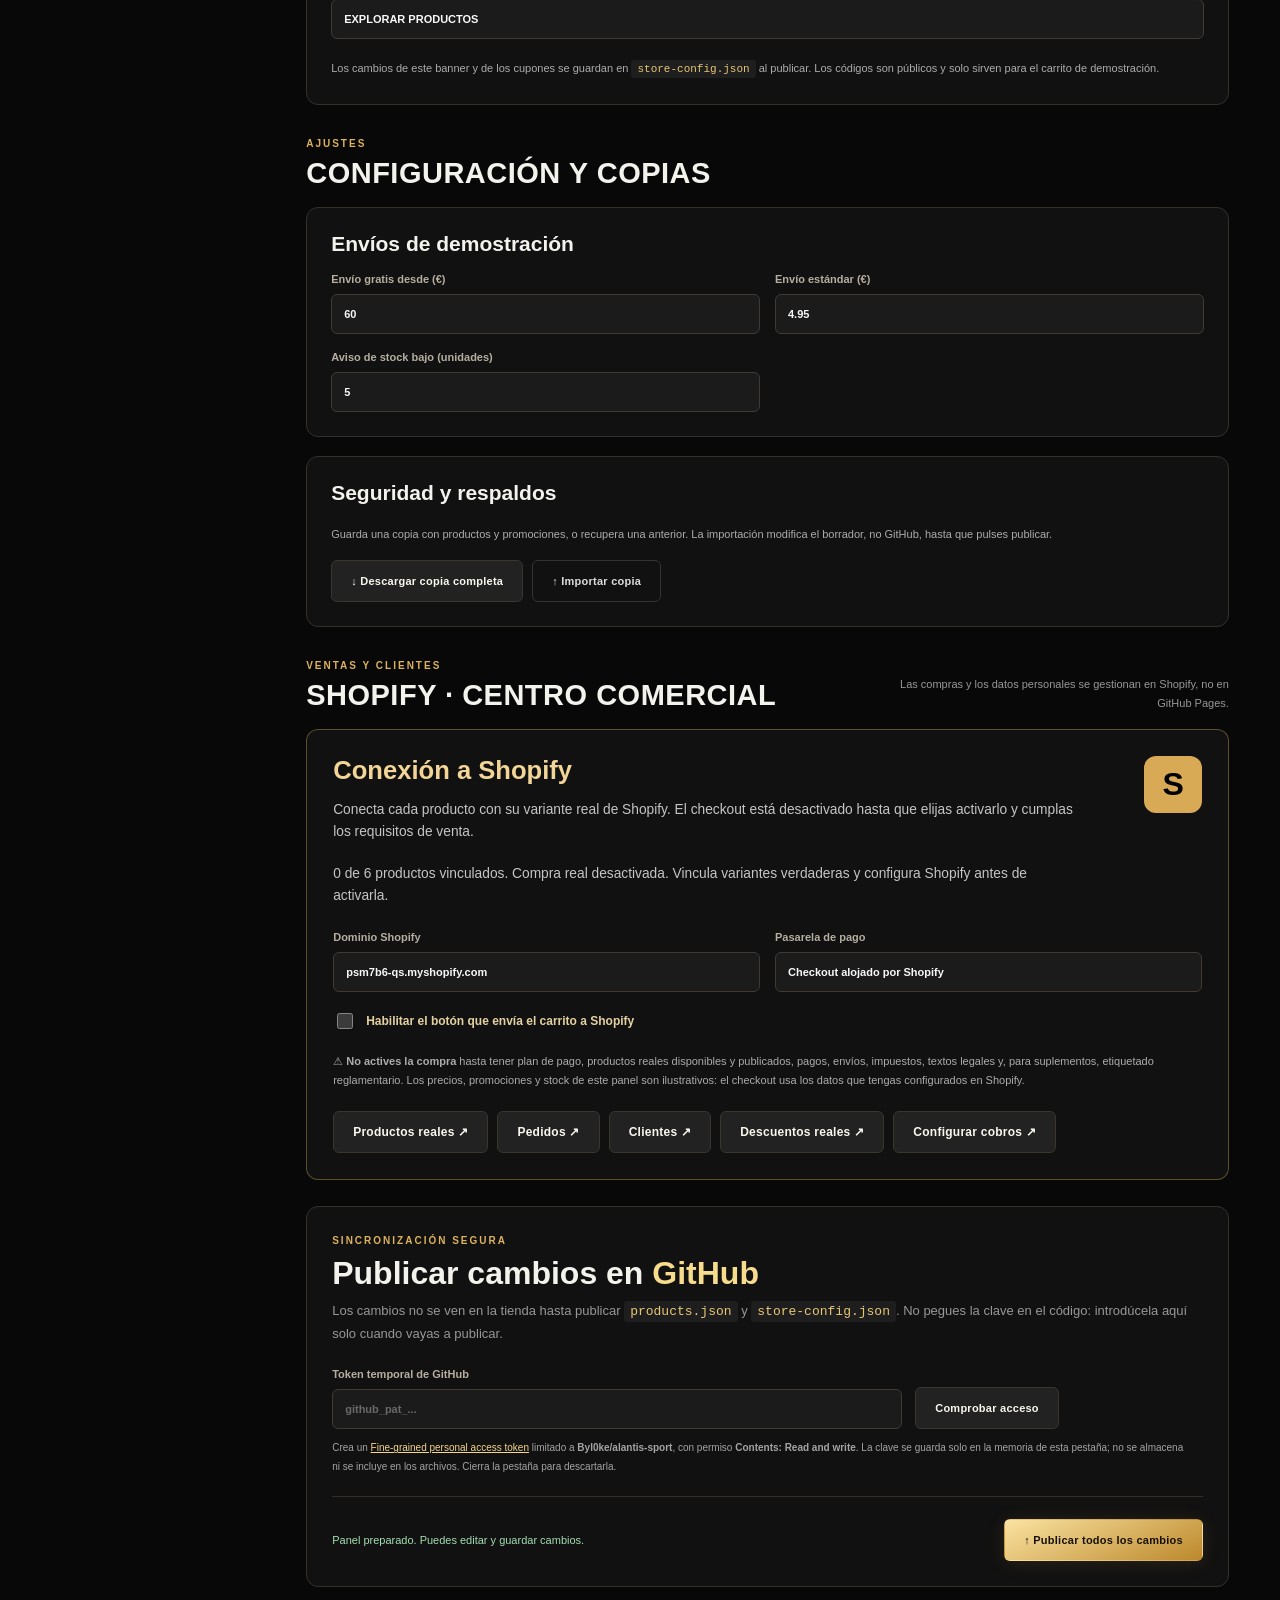
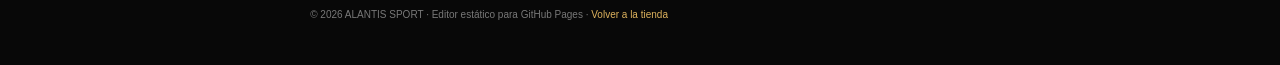
==== commit 0d98106b: "feat: preparar enlace Shopify checkout y panel de ventas seguro" ====
--- a/admin.html
+++ b/admin.html
@@ -23,16 +23,17 @@
       <a class="side-link" href="#inventario">▤ <span>Inventario</span></a>
       <a class="side-link" href="#descuentos">% <span>Ofertas y cupones</span></a>
       <a class="side-link" href="#configuracion">⚙ <span>Configuración</span></a>
+      <a class="side-link" href="#shopify-panel">◫ <span>Ventas Shopify</span></a>
       <a class="side-link" href="./" target="_blank" rel="noopener noreferrer">↗ <span>Ver tienda pública</span></a>
       <a class="side-link" href="https://github.com/Byl0ke/alantis-sport" target="_blank" rel="noopener noreferrer">⌘ <span>Repositorio GitHub</span></a>
       <div class="side-help"><span class="help-spark">✦</span><strong>Control total del escaparate.</strong><p>Gestiona precios, ofertas, stock y contenido desde un mismo lugar. GitHub confirma cada publicación.</p></div>
-      <div class="side-bottom">ALANTIS SPORT <span>v2.0 · Tienda demo</span></div>
+      <div class="side-bottom">ALANTIS SPORT <span>v3.0 · Shopify preparado</span></div>
     </aside>
 
     <main class="workspace" id="resumen">
       <header class="topbar"><div><span class="eyebrow">ALANTIS SPORT / ECOMMERCE</span><h1>Centro de <em>administración</em></h1><p>Gestiona productos, promociones, stock y aspecto de la tienda.</p></div><div class="top-actions"><a class="btn btn-light" href="./" target="_blank" rel="noopener noreferrer">↗ Ver tienda</a><button id="publish-top" class="btn btn-gold" type="button">↑ Publicar en GitHub</button></div></header>
 
-      <div class="notice" role="note"><span>ℹ</span><div><strong>Catálogo de demostración.</strong> No existen ventas ni pedidos reales: las estadísticas son solo del catálogo y el stock no se descuenta automáticamente. Este panel es público, pero <strong>solo quien tenga autorización de escritura en GitHub</strong> puede publicar cambios. Nunca compartas tu token.</div></div>
+      <div class="notice" role="note"><span>ℹ</span><div><strong>Shopify conectado para preparar las ventas.</strong> La tienda Shopify sigue sin productos y en periodo de prueba. No existen ventas ni pedidos reales: las estadísticas son solo del catálogo y el stock no se descuenta automáticamente. Este panel es público, pero <strong>solo quien tenga autorización de escritura en GitHub</strong> puede publicar cambios. Nunca compartas tu token.</div></div>
 
       <section class="summary-grid" aria-label="Resumen del catálogo">
         <div class="stat"><span>PRODUCTOS</span><strong id="stat-total">—</strong><small>En tu catálogo</small></div>
@@ -41,6 +42,7 @@
         <div class="stat"><span>EN OFERTA</span><strong id="stat-offers">—</strong><small>Precios rebajados</small></div>
         <div class="stat"><span>STOCK BAJO</span><strong id="stat-low">—</strong><small id="stock-threshold-label">5 unidades o menos</small></div>
         <div class="stat"><span>VALOR DE INVENTARIO</span><strong id="stat-inventory">—</strong><small>Estimación · no son ventas</small></div>
+        <div class="stat"><span>VINCULADOS A SHOPIFY</span><strong id="stat-shopify">—</strong><small>Variantes enlazadas</small></div>
         <div class="stat"><span>ESTADO</span><strong id="stat-state" class="stat-state">Cargando…</strong><small id="stat-state-info">Leyendo catálogo</small></div>
       </section>
 
@@ -66,6 +68,7 @@
               <label class="field">Precio anterior / tachado (€) <input id="field-oldprice" type="number" min="0" max="999999" step="0.01" placeholder="Opcional" /></label>
               <label class="field">Unidades en stock <input id="field-stock" type="number" min="0" max="999999" step="1" required /></label>
               <div class="sale-tip span-2" id="sale-tip">Para mostrar una oferta, indica un precio anterior superior al precio actual.</div><label class="field span-2">Descripción <textarea id="field-description" maxlength="400" rows="3" placeholder="Materiales, tallas, características... (máx. 400 caracteres)"></textarea></label>
+              <label class="field span-2">ID de variante de Shopify (solo para artículos reales) <input id="field-variant" type="text" inputmode="numeric" pattern="[0-9]{6,20}" maxlength="20" placeholder="Ej.: 36485954240671" /><small>Encuéntralo en Shopify → Productos → Variante. Sin ID seguirá siendo demostración.</small></label>
               <label class="field span-2">URL de imagen (HTTPS o ruta assets/) <input id="field-image" placeholder="assets/mi-producto.webp" /></label>
               <label class="field image-upload span-2">O subir una fotografía nueva (PNG, JPG, WebP) <input id="field-photo" type="file" accept="image/png,image/jpeg,image/webp" /><span id="file-hint">Se optimizará a formato WebP al publicar.</span></label>
             </div>
@@ -104,6 +107,23 @@
       <div class="section-heading" id="configuracion"><div><span class="eyebrow">AJUSTES</span><h2>CONFIGURACIÓN Y COPIAS</h2></div></div>
       <section class="settings-grid"><div class="editor-panel marketing-form"><h3>Envíos de demostración</h3><div class="form-grid"><label class="field">Envío gratis desde (€) <input id="setting-free-shipping" type="number" min="0" max="999999" step="0.01" /></label><label class="field">Envío estándar (€) <input id="setting-shipping-fee" type="number" min="0" max="999999" step="0.01" /></label><label class="field">Aviso de stock bajo (unidades) <input id="setting-stock-warning" type="number" min="0" max="999999" step="1" /></label></div></div>
       <div class="editor-panel marketing-form"><h3>Seguridad y respaldos</h3><p class="hint-block">Guarda una copia con productos y promociones, o recupera una anterior. La importación modifica el borrador, no GitHub, hasta que pulses publicar.</p><div class="form-actions"><button id="export-all" class="btn btn-light" type="button">↓ Descargar copia completa</button><label for="import-all" class="btn btn-dark file-import">↑ Importar copia</label><input id="import-all" type="file" accept="application/json,.json" hidden /></div></div></section>
+      <div class="section-heading" id="shopify-panel"><div><span class="eyebrow">VENTAS Y CLIENTES</span><h2>SHOPIFY · CENTRO COMERCIAL</h2></div><p>Las compras y los datos personales se gestionan en Shopify, no en GitHub Pages.</p></div>
+      <section class="shopify-bridge editor-panel">
+        <div class="bridge-intro"><div><h3>Conexión a Shopify</h3><p>Conecta cada producto con su variante real de Shopify. El checkout está desactivado hasta que elijas activarlo y cumplas los requisitos de venta.</p><p class="hint-block" id="shopify-summary">Comprobando catálogo...</p></div><span class="shopify-mark">S</span></div>
+        <div class="form-grid">
+          <label class="field">Dominio Shopify <input id="setting-shopify-domain" autocomplete="off" placeholder="psm7b6-qs.myshopify.com" /></label>
+          <label class="field">Pasarela de pago <input value="Checkout alojado por Shopify" disabled aria-label="Pasarela de pago" /></label>
+        </div>
+        <label class="checkline shopify-switch"><input id="setting-checkout-enabled" type="checkbox" /> Habilitar el botón que envía el carrito a Shopify</label>
+        <p class="hint-block">⚠ <b>No actives la compra</b> hasta tener plan de pago, productos reales disponibles y publicados, pagos, envíos, impuestos, textos legales y, para suplementos, etiquetado reglamentario. Los precios, promociones y stock de este panel son ilustrativos: el checkout usa los datos que tengas configurados en Shopify.</p>
+        <div class="shopify-links">
+          <a class="btn btn-light" target="_blank" rel="noopener noreferrer" href="https://admin.shopify.com/store/psm7b6-qs/products">Productos reales ↗</a>
+          <a class="btn btn-light" target="_blank" rel="noopener noreferrer" href="https://admin.shopify.com/store/psm7b6-qs/orders">Pedidos ↗</a>
+          <a class="btn btn-light" target="_blank" rel="noopener noreferrer" href="https://admin.shopify.com/store/psm7b6-qs/customers">Clientes ↗</a>
+          <a class="btn btn-light" target="_blank" rel="noopener noreferrer" href="https://admin.shopify.com/store/psm7b6-qs/discounts">Descuentos reales ↗</a>
+          <a class="btn btn-light" target="_blank" rel="noopener noreferrer" href="https://admin.shopify.com/store/psm7b6-qs/settings/payments">Configurar cobros ↗</a>
+        </div>
+      </section>
       <section class="publish-panel" aria-labelledby="publish-heading"><div class="publish-head"><span class="eyebrow">SINCRONIZACIÓN SEGURA</span><h2 id="publish-heading">Publicar cambios en <em>GitHub</em></h2><p>Los cambios no se ven en la tienda hasta publicar <code>products.json</code> y <code>store-config.json</code>. No pegues la clave en el código: introdúcela aquí solo cuando vayas a publicar.</p></div><div class="connect-grid"><label class="field">Token temporal de GitHub <input id="github-token" type="password" spellcheck="false" autocomplete="new-password" placeholder="github_pat_..." aria-describedby="token-explain" /></label><button id="check-github" class="btn btn-light" type="button">Comprobar acceso</button></div><p id="token-explain" class="hint">Crea un <a href="https://github.com/settings/personal-access-tokens/new" target="_blank" rel="noopener noreferrer">Fine-grained personal access token</a> limitado a <b>Byl0ke/alantis-sport</b>, con permiso <b>Contents: Read and write</b>. La clave se guarda solo en la memoria de esta pestaña; no se almacena ni se incluye en los archivos. Cierra la pestaña para descartarla.</p><div class="publish-foot"><div class="status" id="status" role="status" aria-live="polite">Listo para editar el catálogo.</div><button class="btn btn-gold" id="publish-bottom" type="button">↑ Publicar todos los cambios</button></div></section>
 
       <footer class="bottom-copy">© <span id="year"></span> ALANTIS SPORT · Editor estático para GitHub Pages · <a href="./">Volver a la tienda</a></footer>
--- a/admin.css
+++ b/admin.css
@@ -3,4 +3,15 @@
 html{scroll-behavior:smooth;scroll-padding-top:20px}.summary-grid{grid-template-columns:repeat(4,minmax(0,1fr))}.summary-grid .stat:nth-child(7){grid-column:span 1}.stat strong{overflow-wrap:anywhere}.section-heading{display:flex;align-items:end;justify-content:space-between;gap:20px;margin:30px 0 17px;scroll-margin-top:25px}.section-heading h2{font:900 29px/1.1 Barlow Condensed,sans-serif;letter-spacing:.5px;margin:8px 0 0}.section-heading p{font-size:11px;color:var(--muted);margin:0;max-width:350px;line-height:1.65;text-align:right}.filter-bar{display:grid;grid-template-columns:1fr 1fr;gap:8px;padding:0 18px 14px}.filter-bar select,.bulk-actions select{border:1px solid #463c2c;color:#e9e0cf;background:#1c1b19;border-radius:6px;font-size:10px;padding:11px 9px;max-width:100%;width:100%}.bulkbar,.bulk-actions{display:flex;align-items:center;gap:10px;justify-content:space-between;border-top:1px solid #26231f;padding:12px 18px}.bulkbar strong{font-size:10px;color:#cdb780}.select-all{font-size:10px;color:#c7c3bc;display:flex;align-items:center;gap:7px}.select-all input,.row-select input,.checkline input{accent-color:#c99a4c;width:16px;height:16px}.bulk-actions{border-top:0;padding-top:0}.bulk-actions select{flex:1}.product-line{display:flex;align-items:center;gap:4px}.row-select{padding:12px 5px;display:flex;align-items:center}.product-line .product-row{flex:1;min-width:0}.low-tag{color:#e7c270}.sale-tip{border:1px solid #614925;background:#231d12;border-radius:6px;padding:10px 12px;color:#f0c47b;font-size:11px;line-height:1.6}.marketing-grid{display:grid;grid-template-columns:1fr 1fr;gap:19px}.marketing-form{padding:24px}.marketing-form h3{font:800 21px Barlow Condensed,sans-serif;margin:0 0 17px}.coupon-list{padding:15px 19px 2px;display:grid;gap:8px}.coupon-row{background:#1b1916;border:1px solid #3d3527;color:#fff;display:flex;align-items:center;justify-content:space-between;gap:10px;padding:14px;border-radius:8px;width:100%;text-align:left}.coupon-row:hover,.coupon-row.selected{border-color:#cfa653;background:#272015}.coupon-row strong,.coupon-row small{display:block}.coupon-row strong{font-size:12px;letter-spacing:1px}.coupon-row small{margin-top:6px;font-size:10px;color:#aba08b}.coupon-row b{color:var(--gold2)}.no-coupons{color:var(--muted);font-size:11px}.checkline{display:flex;align-items:center;gap:10px;margin:18px 0;color:#e4d1a1;font-weight:700;font-size:12px}.hint-block{color:#acacac;line-height:1.8;font-size:11px;margin:20px 0 0}.settings-grid{display:grid;grid-template-columns:1fr 1fr;gap:19px}.file-import{cursor:pointer}.marketing-form .form-actions{margin:15px 0 0}.side{overflow-y:auto}.side-help{flex-shrink:0}.side-label{padding-top:4px}.side-link{flex-shrink:0}.side-link span{line-height:1.3}.stat>span{line-height:1.5;display:block;min-height:16px}.stat-state{white-space:normal!important}
 @media(max-width:1280px){.summary-grid{grid-template-columns:repeat(3,minmax(0,1fr))}.marketing-grid,.settings-grid{grid-template-columns:1fr}}
 @media(max-width:900px){.summary-grid{grid-template-columns:repeat(3,minmax(0,1fr))}.section-heading{align-items:start}.side{overflow:visible}.side-link span{display:inline}}
-@media(max-width:600px){.summary-grid{grid-template-columns:repeat(2,minmax(0,1fr))}.section-heading{display:block}.section-heading p{text-align:left;margin-top:8px}.filter-bar{grid-template-columns:1fr}.top-actions{width:100%}.top-actions .btn{flex:1}.side-link span{display:none}.bulkbar,.bulk-actions{padding-left:12px;padding-right:12px}.marketing-form{padding:17px}.product-row img{width:55px;height:59px}.product-line .product-row{padding:8px 5px}.product-row b{font-size:10px}}+@media(max-width:600px){.summary-grid{grid-template-columns:repeat(2,minmax(0,1fr))}.section-heading{display:block}.section-heading p{text-align:left;margin-top:8px}.filter-bar{grid-template-columns:1fr}.top-actions{width:100%}.top-actions .btn{flex:1}.side-link span{display:none}.bulkbar,.bulk-actions{padding-left:12px;padding-right:12px}.marketing-form{padding:17px}.product-row img{width:55px;height:59px}.product-line .product-row{padding:8px 5px}.product-row b{font-size:10px}}
+
+/* Pasarela a Shopify: enlaces seguros al Admin, sin credenciales embebidas */
+.shopify-bridge{padding:26px;margin-bottom:26px;border:1px solid rgba(213,170,82,.4)}
+.bridge-intro{display:flex;justify-content:space-between;gap:20px;align-items:flex-start;margin-bottom:24px}
+.bridge-intro h3{font-size:1.6rem;margin:0 0 8px;color:#f2d597}
+.bridge-intro p{font-size:.86rem;line-height:1.6;color:#c5c5c5;max-width:740px}
+.shopify-mark{border-radius:12px;padding:10px 18px;color:#000;background:#d9aa56;font-weight:900;font-size:2rem}
+.shopify-links{display:flex;flex-wrap:wrap;gap:9px;margin-top:20px}
+.shopify-links .btn{font-size:12px}
+.shopify-switch{margin:18px 0}
+@media(max-width:780px){.shopify-bridge{padding:17px}.shopify-links{display:grid;grid-template-columns:repeat(2,minmax(0,1fr))}.shopify-links .btn{font-size:11px;white-space:normal}}
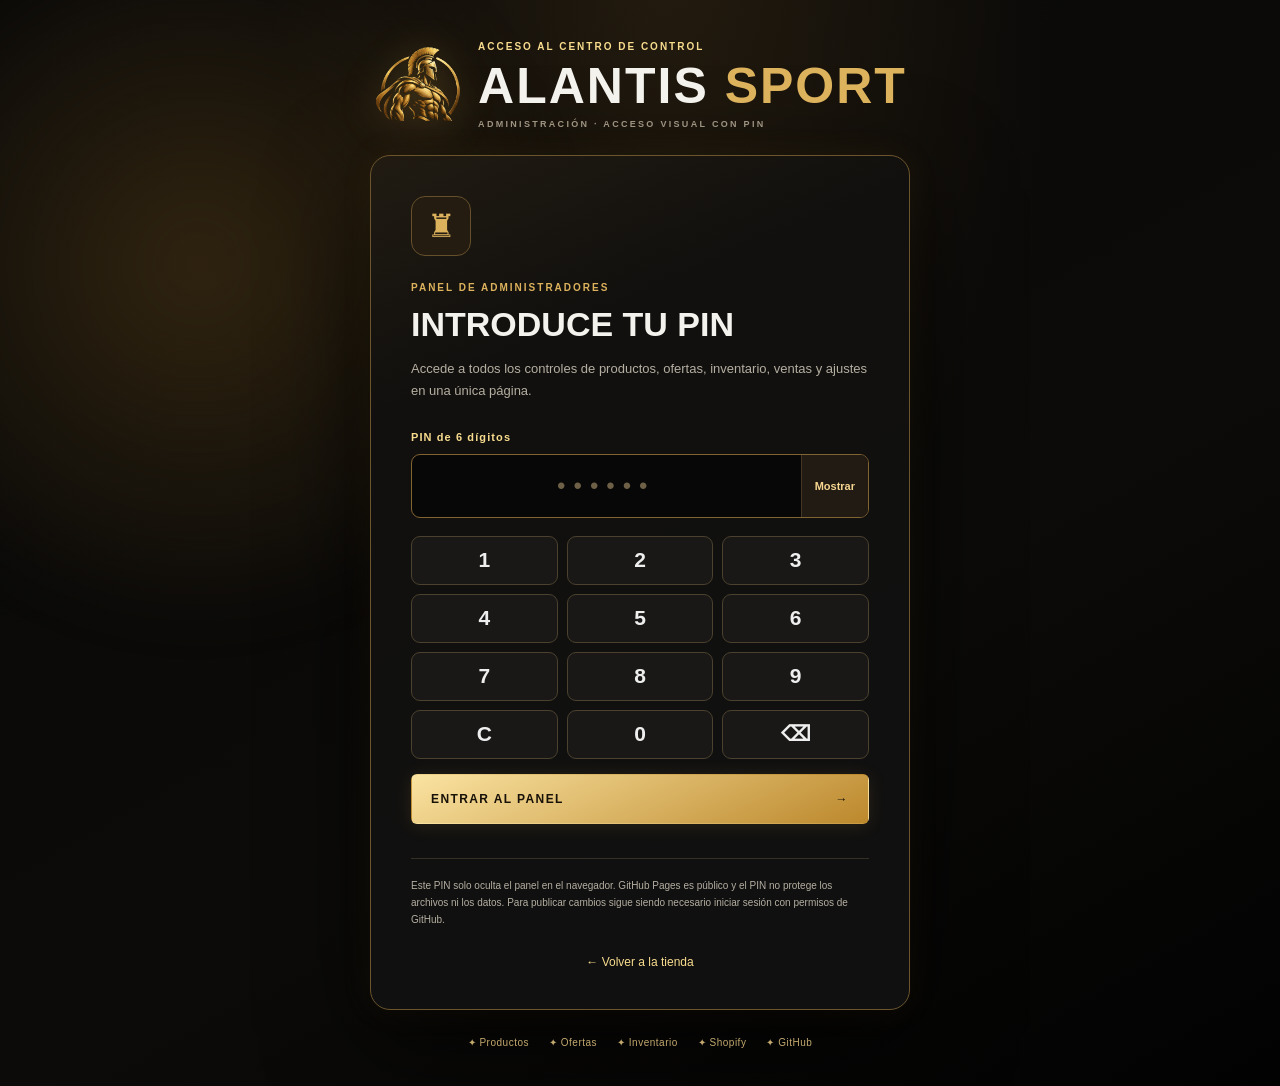
==== commit e062b24d: "feat(admin): panel unificado con acceso visual mediante PIN" ====
--- a/admin.html
+++ b/admin.html
@@ -11,10 +11,42 @@
   <link rel="preconnect" href="https://fonts.googleapis.com" />
   <link href="https://fonts.googleapis.com/css2?family=Barlow+Condensed:wght@600;700;800;900&family=Montserrat:wght@400;500;600;700;800&display=swap" rel="stylesheet" />
   <link rel="stylesheet" href="admin.css" />
+  <script src="admin-auth.js" defer></script>
   <script src="admin.js" defer></script>
 </head>
 <body>
-  <div class="shell">
+  <!-- Barrera visual del editor: en GitHub Pages NO equivale a una autenticación privada. -->
+  <section class="admin-gate" id="admin-gate" aria-labelledby="gate-title">
+    <div class="gate-glow" aria-hidden="true"></div>
+    <div class="gate-layout">
+      <div class="gate-brand">
+        <img src="assets/emblema.png" alt="Emblema dorado de ALANTIS SPORT" width="90" height="90" />
+        <div><span class="gate-eyebrow">ACCESO AL CENTRO DE CONTROL</span><h1 id="gate-title">ALANTIS <em>SPORT</em></h1><p>ADMINISTRACIÓN · ACCESO VISUAL CON PIN</p></div>
+      </div>
+      <div class="gate-card">
+        <div class="gate-lock" aria-hidden="true">♜</div>
+        <span class="eyebrow">PANEL DE ADMINISTRADORES</span>
+        <h2>Introduce tu PIN</h2>
+        <p>Accede a todos los controles de productos, ofertas, inventario, ventas y ajustes en una única página.</p>
+        <form id="pin-form" autocomplete="off">
+          <label for="admin-pin">PIN de 6 dígitos</label>
+          <div class="pin-entry"><input id="admin-pin" name="pin" type="password" inputmode="numeric" pattern="[0-9]{6}" maxlength="6" minlength="6" required autocomplete="off" spellcheck="false" placeholder="••••••" aria-describedby="pin-help pin-message" /><button type="button" id="pin-visibility" aria-label="Mostrar PIN" aria-pressed="false">Mostrar</button></div>
+          <div class="pin-pad" aria-label="Teclado numérico">
+            <button type="button" data-digit="1">1</button><button type="button" data-digit="2">2</button><button type="button" data-digit="3">3</button>
+            <button type="button" data-digit="4">4</button><button type="button" data-digit="5">5</button><button type="button" data-digit="6">6</button>
+            <button type="button" data-digit="7">7</button><button type="button" data-digit="8">8</button><button type="button" data-digit="9">9</button>
+            <button type="button" data-key="clear" aria-label="Borrar todo">C</button><button type="button" data-digit="0">0</button><button type="button" data-key="back" aria-label="Borrar última cifra">⌫</button>
+          </div>
+          <button type="submit" class="btn btn-gold gate-submit" id="pin-submit">ENTRAR AL PANEL <span aria-hidden="true">→</span></button>
+          <p id="pin-message" class="pin-message" role="status" aria-live="polite"></p>
+        </form>
+        <p id="pin-help" class="gate-disclaimer">Este PIN solo oculta el panel en el navegador. GitHub Pages es público y el PIN no protege los archivos ni los datos. Para publicar cambios sigue siendo necesario iniciar sesión con permisos de GitHub.</p>
+        <a href="./" class="gate-return">← Volver a la tienda</a>
+      </div>
+      <div class="gate-features"><span>✦ Productos</span><span>✦ Ofertas</span><span>✦ Inventario</span><span>✦ Shopify</span><span>✦ GitHub</span></div>
+    </div>
+  </section>
+  <div class="shell" id="admin-shell" hidden>
     <aside class="side" aria-label="Navegación del panel">
       <a class="brand" href="./" aria-label="Volver a ALANTIS SPORT"><img src="assets/emblema.png" alt="" /><span><strong>ALANTIS</strong><small>SPORT · ADMIN</small></span></a>
       <div class="side-label">PANEL DE CONTROL</div>
@@ -25,16 +57,25 @@
       <a class="side-link" href="#configuracion">⚙ <span>Configuración</span></a>
       <a class="side-link" href="#shopify-panel">◫ <span>Ventas Shopify</span></a>
       <a class="side-link" href="./" target="_blank" rel="noopener noreferrer">↗ <span>Ver tienda pública</span></a>
+      <button class="side-link logout-link" id="logout-side" type="button">⌁ <span>Bloquear panel</span></button>
       <a class="side-link" href="https://github.com/Byl0ke/alantis-sport" target="_blank" rel="noopener noreferrer">⌘ <span>Repositorio GitHub</span></a>
       <div class="side-help"><span class="help-spark">✦</span><strong>Control total del escaparate.</strong><p>Gestiona precios, ofertas, stock y contenido desde un mismo lugar. GitHub confirma cada publicación.</p></div>
       <div class="side-bottom">ALANTIS SPORT <span>v3.0 · Shopify preparado</span></div>
     </aside>
 
     <main class="workspace" id="resumen">
-      <header class="topbar"><div><span class="eyebrow">ALANTIS SPORT / ECOMMERCE</span><h1>Centro de <em>administración</em></h1><p>Gestiona productos, promociones, stock y aspecto de la tienda.</p></div><div class="top-actions"><a class="btn btn-light" href="./" target="_blank" rel="noopener noreferrer">↗ Ver tienda</a><button id="publish-top" class="btn btn-gold" type="button">↑ Publicar en GitHub</button></div></header>
+      <header class="topbar"><div><span class="eyebrow">ALANTIS SPORT / ECOMMERCE</span><h1>Centro de <em>administración</em></h1><p>Gestiona productos, promociones, stock y aspecto de la tienda.</p></div><div class="top-actions"><a class="btn btn-light" href="./" target="_blank" rel="noopener noreferrer">↗ Ver tienda</a><button id="publish-top" class="btn btn-gold" type="button">↑ Publicar en GitHub</button><button id="logout-top" class="btn btn-outline-gold" type="button">⌁ Bloquear</button></div></header>
 
-      <div class="notice" role="note"><span>ℹ</span><div><strong>Shopify conectado para preparar las ventas.</strong> La tienda Shopify sigue sin productos y en periodo de prueba. No existen ventas ni pedidos reales: las estadísticas son solo del catálogo y el stock no se descuenta automáticamente. Este panel es público, pero <strong>solo quien tenga autorización de escritura en GitHub</strong> puede publicar cambios. Nunca compartas tu token.</div></div>
+      <div class="notice" role="note"><span>ℹ</span><div><strong>Shopify conectado para preparar las ventas.</strong> La tienda Shopify sigue sin productos y en periodo de prueba. No existen ventas ni pedidos reales: las estadísticas son solo del catálogo y el stock no se descuenta automáticamente. El PIN es un filtro visual, <strong>no una autenticación segura</strong>. Solo quien tenga autorización de escritura en GitHub puede publicar cambios. Nunca compartas tu token.</div></div>
 
+      <nav class="admin-shortcuts" aria-label="Acceso rápido a todas las funciones">
+        <a href="#productos"><span>01 / TIENDA</span><strong>Productos</strong><small>Añadir, modificar y eliminar</small><b aria-hidden="true">↗</b></a>
+        <a href="#inventario"><span>02 / EXISTENCIAS</span><strong>Inventario</strong><small>Stock, avisos y acciones masivas</small><b aria-hidden="true">↗</b></a>
+        <a href="#descuentos"><span>03 / MARKETING</span><strong>Ofertas</strong><small>Cupones, rebajas y banners</small><b aria-hidden="true">↗</b></a>
+        <a href="#configuracion"><span>04 / AJUSTES</span><strong>Configuración</strong><small>Envíos y copias de seguridad</small><b aria-hidden="true">↗</b></a>
+        <a href="#shopify-panel"><span>05 / VENTAS</span><strong>Shopify</strong><small>Pagos, pedidos y clientes</small><b aria-hidden="true">↗</b></a>
+        <a href="#publish-heading"><span>06 / GUARDAR</span><strong>GitHub</strong><small>Publicar los cambios</small><b aria-hidden="true">↗</b></a>
+      </nav>
       <section class="summary-grid" aria-label="Resumen del catálogo">
         <div class="stat"><span>PRODUCTOS</span><strong id="stat-total">—</strong><small>En tu catálogo</small></div>
         <div class="stat"><span>VISIBLES</span><strong id="stat-visible">—</strong><small>En la tienda</small></div>
--- a/admin.css
+++ b/admin.css
@@ -14,4 +14,58 @@
 .shopify-links{display:flex;flex-wrap:wrap;gap:9px;margin-top:20px}
 .shopify-links .btn{font-size:12px}
 .shopify-switch{margin:18px 0}
-@media(max-width:780px){.shopify-bridge{padding:17px}.shopify-links{display:grid;grid-template-columns:repeat(2,minmax(0,1fr))}.shopify-links .btn{font-size:11px;white-space:normal}}+@media(max-width:780px){.shopify-bridge{padding:17px}.shopify-links{display:grid;grid-template-columns:repeat(2,minmax(0,1fr))}.shopify-links .btn{font-size:11px;white-space:normal}}
+
+
+/* PANEL UNIFICADO + PANTALLA DE ACCESO VISUAL ALANTIS SPORT */
+[hidden]{display:none!important}
+html{scroll-behavior:smooth;scroll-padding-top:24px}
+.admin-gate{min-height:100dvh;display:grid;place-items:center;position:relative;isolation:isolate;overflow:hidden;padding:38px 20px;background:radial-gradient(ellipse at 52% -4%,#5b411c52,transparent 42%),linear-gradient(150deg,#080808,#0c0b09 60%,#020202)}
+.gate-glow{position:absolute;z-index:-1;top:-14%;left:-17%;width:65vw;height:65vw;max-width:850px;max-height:850px;background:radial-gradient(circle,#a5742742,transparent 63%);filter:blur(30px)}
+.gate-layout{width:min(540px,100%);margin:auto}
+.gate-brand{display:flex;align-items:center;justify-content:center;gap:15px;margin-bottom:26px}
+.gate-brand img{object-fit:contain;filter:drop-shadow(0 5px 18px #d4a84d55);border-radius:16px}
+.gate-brand h1{font:900 clamp(36px,9vw,50px)/1 Barlow Condensed,Arial,sans-serif;letter-spacing:2px;margin:8px 0}
+.gate-brand h1 em{font-style:normal;color:var(--gold)}
+.gate-eyebrow{font-size:10px;letter-spacing:2px;color:var(--gold2);font-weight:800}
+.gate-brand p{font-size:9px;letter-spacing:2.3px;color:#9e9482;font-weight:800;margin:0}
+.gate-card{border:1px solid #6c552d;background:linear-gradient(156deg,#211b12 0%,#11100e 24%,#101010 75%);border-radius:20px;padding:clamp(24px,6vw,40px);box-shadow:0 30px 100px #000a,0 0 32px #b8903217}
+.gate-lock{font-size:32px;color:var(--gold);border:1px solid #66502b;background:#241c11;border-radius:14px;width:60px;height:60px;display:grid;place-items:center;margin-bottom:23px}
+.gate-card h2{font:900 34px/1.2 Barlow Condensed,sans-serif;text-transform:uppercase;margin:10px 0}
+.gate-card>p{color:#b5afa1;line-height:1.7;margin-bottom:27px}
+#pin-form>label{font-size:11px;color:var(--gold2);letter-spacing:1.1px;font-weight:800}
+.pin-entry{display:flex;align-items:center;border:1px solid #826332;background:#070707;border-radius:9px;margin:10px 0 18px;overflow:hidden}
+.pin-entry:focus-within{box-shadow:0 0 0 3px #d9aa563a}
+.pin-entry input{font-size:24px;letter-spacing:17px;flex:1;min-width:0;color:white;outline:0;border:0;background:transparent;padding:17px 18px;text-align:center}
+.pin-entry input::placeholder{color:#6e6047;letter-spacing:8px}
+.pin-entry button{align-self:stretch;background:#211b14;color:#f7d690;border:0;border-left:1px solid #433723;padding:0 13px;font-size:11px;font-weight:800}
+.pin-pad{display:grid;grid-template-columns:repeat(3,minmax(0,1fr));gap:9px;margin-bottom:15px}
+.pin-pad button{min-height:49px;background:#191816;color:#eee;border:1px solid #4b412e;border-radius:9px;font-size:21px;font-weight:700}
+.pin-pad button:hover,.pin-pad button:focus-visible{background:#312516;border-color:var(--gold);color:var(--gold2)}
+.gate-submit{width:100%;font-size:12px;letter-spacing:1.4px;min-height:50px;justify-content:space-between}
+.pin-message{min-height:19px;font-size:12px;color:var(--gold);margin:9px 0 0}
+.pin-message.error{color:#ffaaa0}
+.gate-disclaimer{border-top:1px solid #343025;padding-top:18px;color:#998f7c;font-size:10px;line-height:1.65;margin:6px 0 0}
+.gate-return{display:block;margin-top:20px;text-align:center;color:var(--gold2);font-size:12px}
+.gate-features{display:flex;justify-content:center;flex-wrap:wrap;gap:9px 20px;color:#c3a96e;font-size:10px;letter-spacing:.5px;margin-top:27px}
+.btn-outline-gold{background:transparent;border-color:#75603c;color:var(--gold2)}
+.btn-outline-gold:hover{background:#282014}
+button.side-link{width:100%;background:transparent;border:0;text-align:left;font-family:inherit;font-size:inherit}
+button.side-link:hover{background:#252018}
+.admin-shortcuts{display:grid;grid-template-columns:repeat(3,minmax(0,1fr));gap:13px;margin:22px 0 28px}
+.admin-shortcuts a{position:relative;display:flex;flex-direction:column;gap:7px;border:1px solid #3b3426;background:linear-gradient(135deg,#221c13,#141414 75%);padding:19px;border-radius:11px;min-height:126px;transition:transform .2s,border-color .2s}
+.admin-shortcuts a:hover{transform:translateY(-2px);border-color:var(--gold)}
+.admin-shortcuts a>span{color:var(--gold);font-weight:800;letter-spacing:1.7px;font-size:9px}
+.admin-shortcuts strong{font:800 25px Barlow Condensed,Arial,sans-serif;text-transform:uppercase}
+.admin-shortcuts small{color:#a6a19a;line-height:1.5;font-size:10px}
+.admin-shortcuts b{position:absolute;right:18px;top:16px;color:var(--gold);font-size:17px}
+@media(max-width:1000px){.admin-shortcuts{grid-template-columns:repeat(2,minmax(0,1fr))}}
+@media(max-width:600px){.gate-brand img{width:66px;height:66px}.gate-brand{justify-content:flex-start}.gate-brand p{font-size:8px}.admin-shortcuts{grid-template-columns:repeat(2,minmax(0,1fr));gap:9px}.admin-shortcuts a{padding:13px;min-height:115px}.admin-shortcuts strong{font-size:21px}.top-actions .btn-outline-gold{width:100%}}
+@media(max-width:380px){.admin-shortcuts{grid-template-columns:1fr}.gate-brand h1{font-size:32px}.pin-entry input{letter-spacing:10px}}
+/* Evitar que los contenidos del login fuerzen una columna más ancha que el móvil. */
+.admin-gate{grid-template-columns:minmax(0,1fr)}
+.gate-layout,.gate-card,.gate-brand>div{min-width:0;max-width:100%}
+.gate-brand h1{overflow-wrap:break-word}
+@media(max-width:600px){.admin-gate{padding:28px 16px}.gate-brand{gap:10px}.gate-brand h1{font-size:clamp(29px,8vw,35px);letter-spacing:.5px}.gate-brand p{letter-spacing:1px;line-height:1.5}.gate-brand img{flex:0 0 59px;width:59px;height:59px}.gate-card{padding:22px}.pin-entry input{letter-spacing:8px;padding:14px 8px}.pin-entry button{padding:0 9px}.admin-unlocked{overflow-x:clip}}
+
+html{overflow-x:clip}body{overflow-x:clip}
